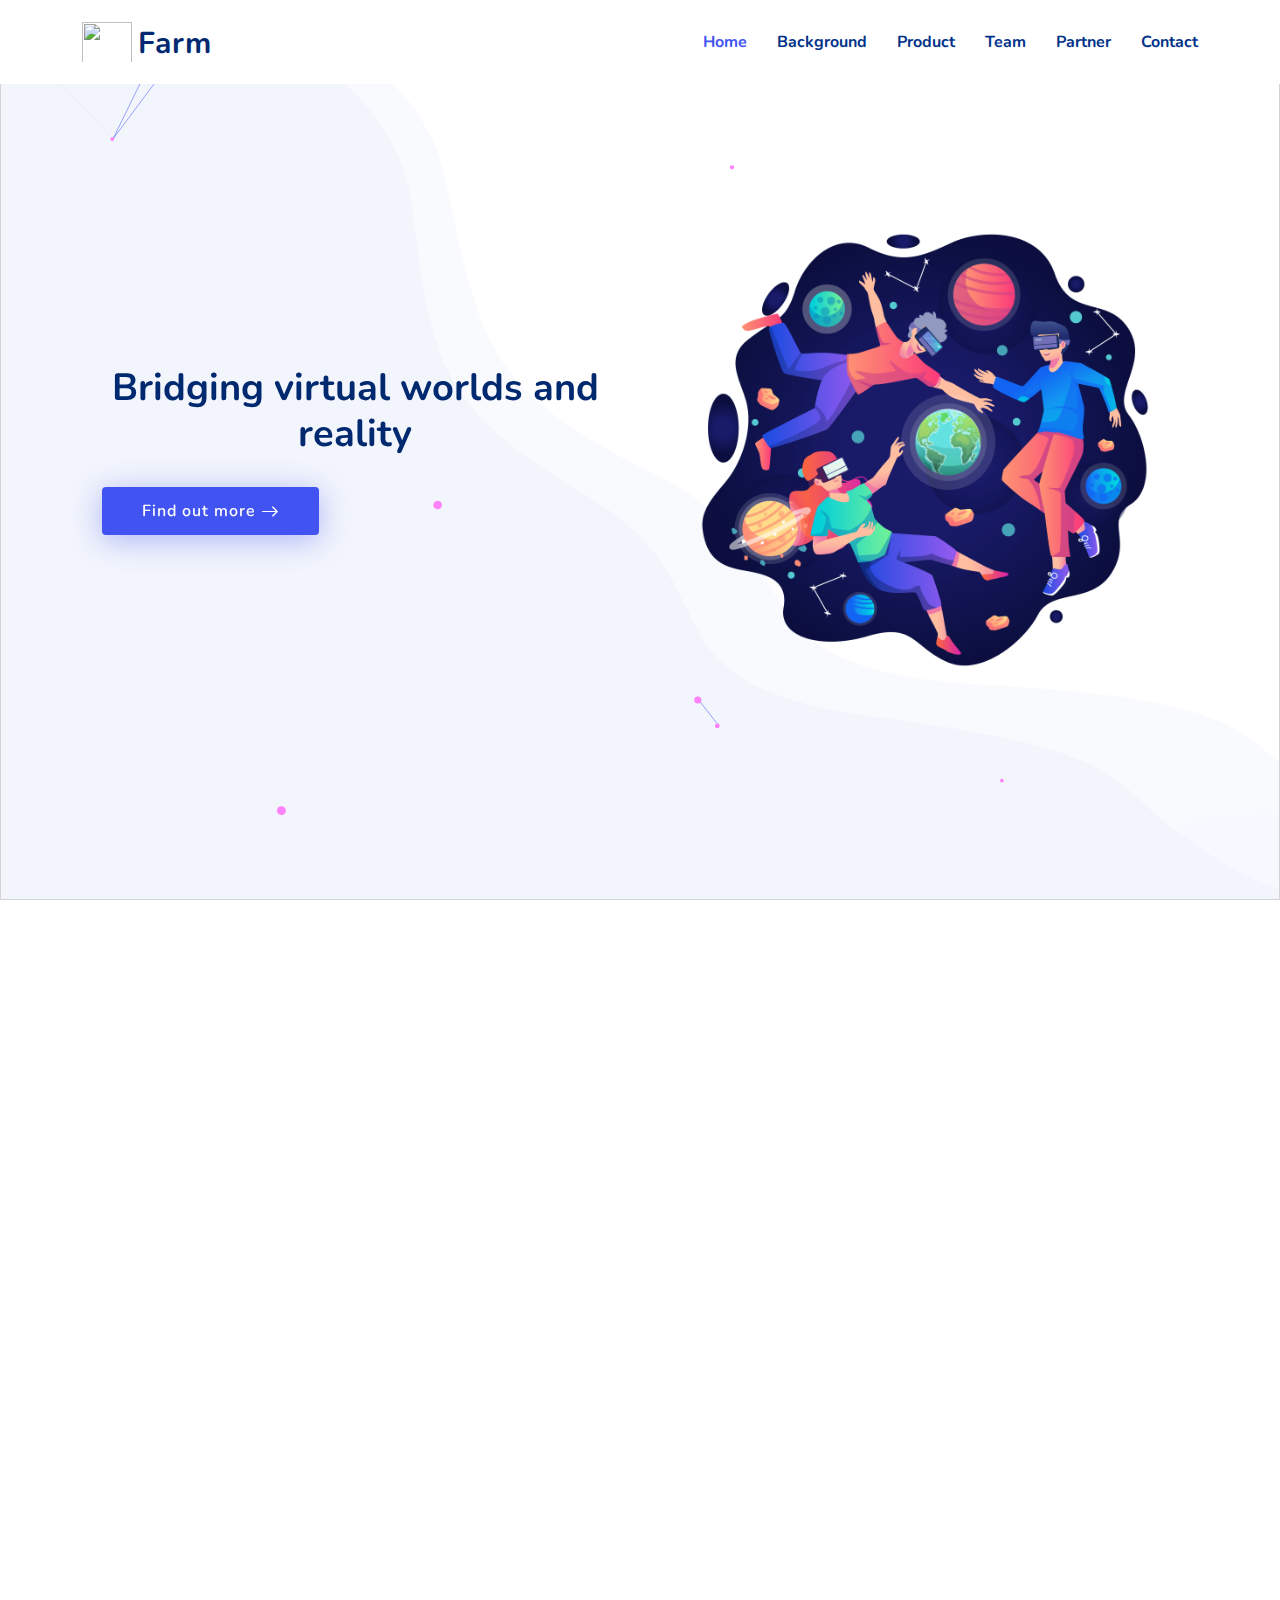
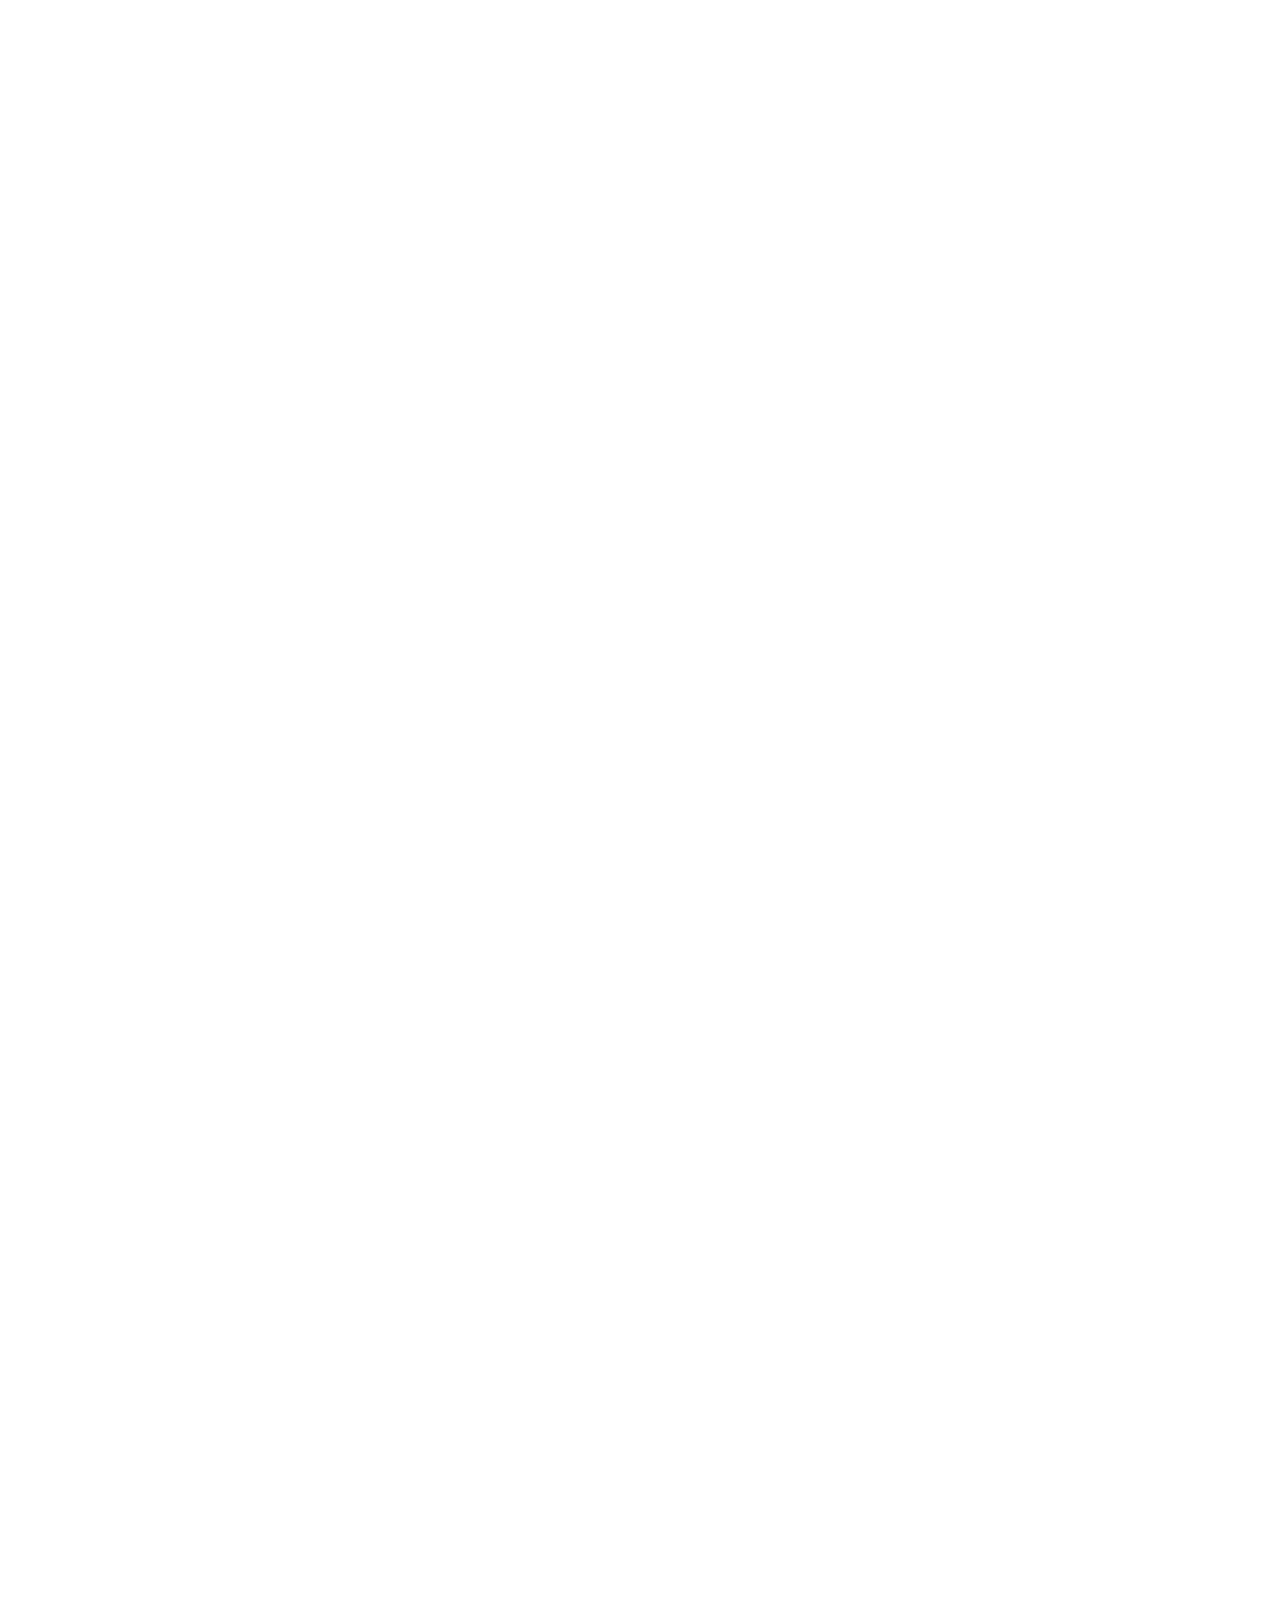
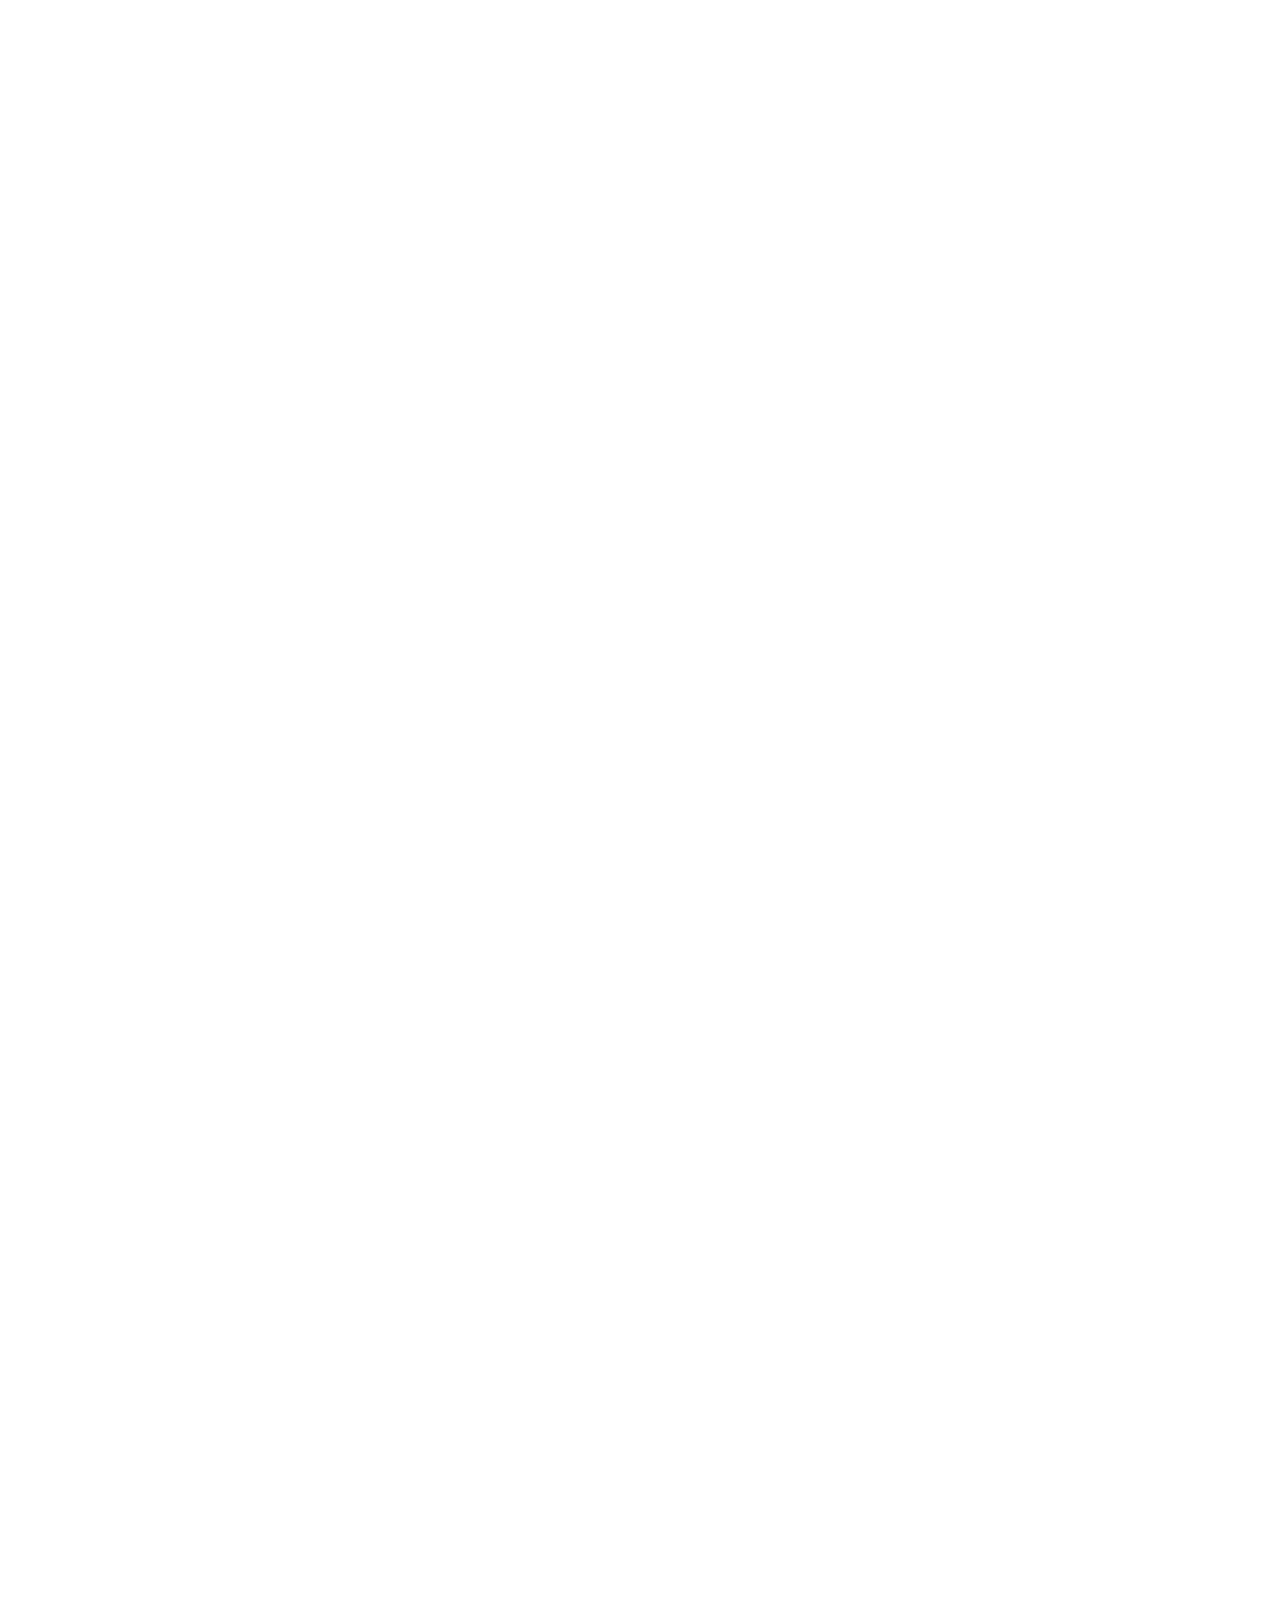
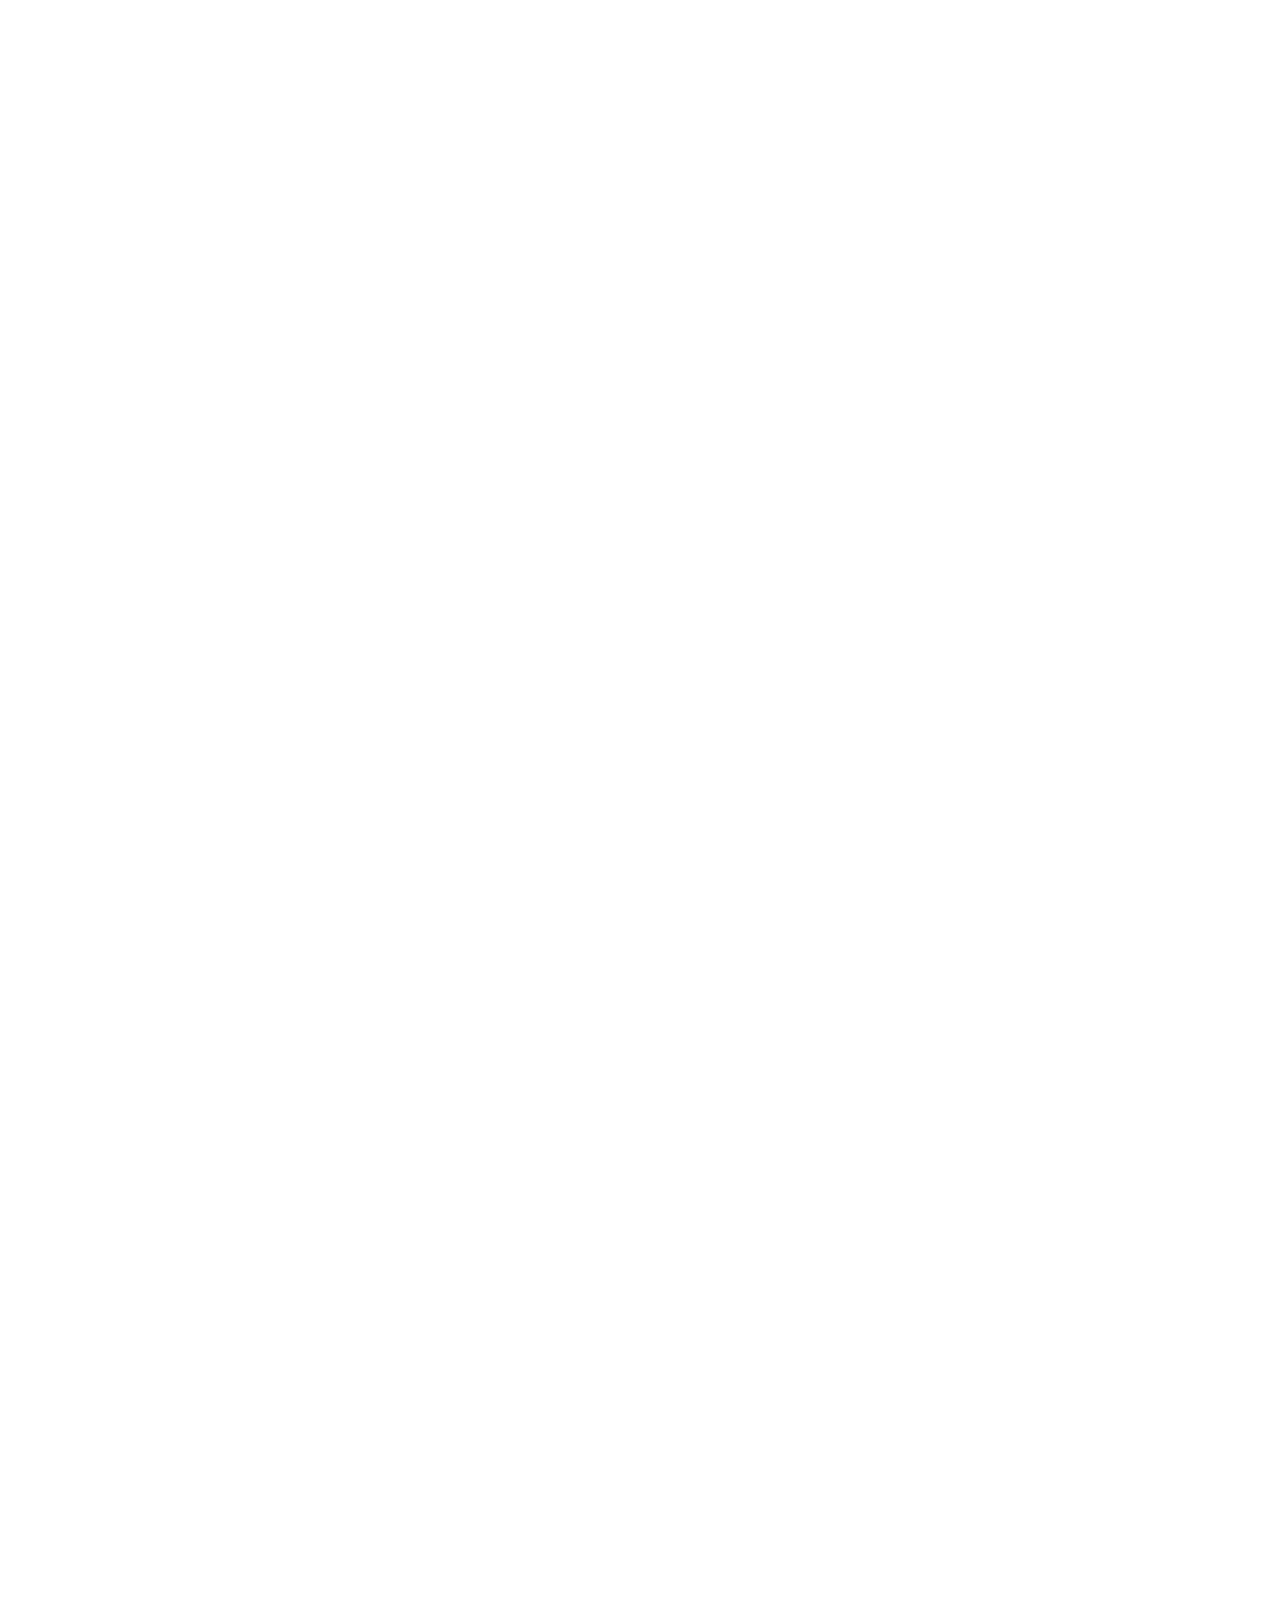
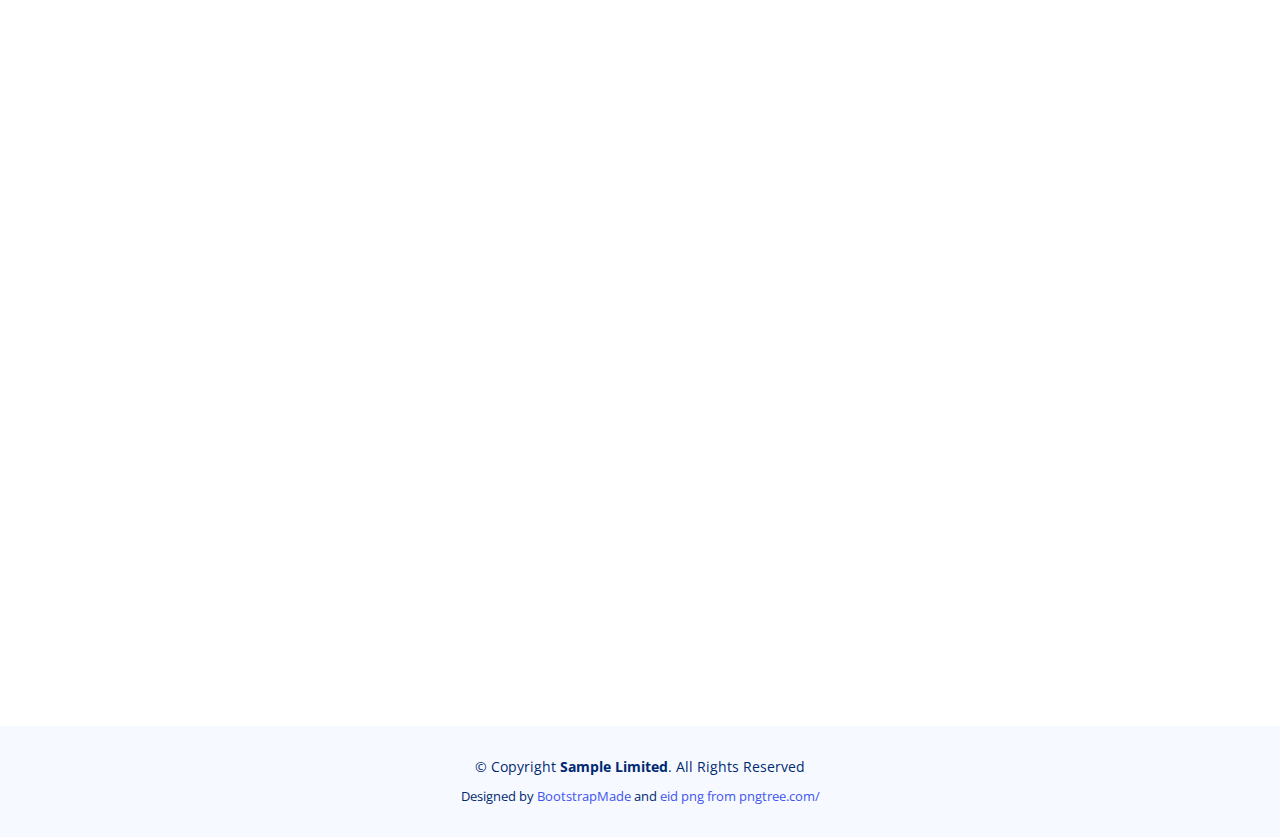
==== index.html @ d6b1b36a "init" ====
<!DOCTYPE html>
<html lang="en">

<head>
  <meta charset="utf-8">
  <meta content="width=device-width, initial-scale=1.0" name="viewport">

  <!-- Favicons -->
  <link href="assets/img/companyLogo.png" rel="icon">
  <link href="assets/img/apple-touch-icon.png" rel="apple-touch-icon">

  <!-- Google Fonts -->
  <link
    href="https://fonts.googleapis.com/css?family=Open+Sans:300,300i,400,400i,600,600i,700,700i|Nunito:300,300i,400,400i,600,600i,700,700i|Poppins:300,300i,400,400i,500,500i,600,600i,700,700i"
    rel="stylesheet">

  <!-- Vendor CSS Files -->
  <link href="assets/vendor/aos/aos.css" rel="stylesheet">
  <link href="assets/vendor/bootstrap/css/bootstrap.min.css" rel="stylesheet">
  <link href="assets/vendor/bootstrap-icons/bootstrap-icons.css" rel="stylesheet">
  <link href="assets/vendor/glightbox/css/glightbox.min.css" rel="stylesheet">
  <link href="assets/vendor/remixicon/remixicon.css" rel="stylesheet">
  <link href="assets/vendor/swiper/swiper-bundle.min.css" rel="stylesheet">

  <!-- Template Main CSS File -->
  <link href="assets/css/style.css" rel="stylesheet">

  <!-- =======================================================
  * Template Name: FlexStart - v1.9.0
  * Template URL: https://bootstrapmade.com/flexstart-bootstrap-startup-template/
  * Author: BootstrapMade.com
  * License: https://bootstrapmade.com/license/
  ======================================================== -->
  <style>
    html,
    body {
      margin: 0;
      text-align: center;
    }

    canvas {
      border: 1px solid rgb(211, 211, 211);
      margin: auto;

      top: 0;
      bottom: 0;
      left: 0;
      right: 0;
    }
  </style>
</head>

<body>
  <canvas data-aos="fade-up">Your browser does not support the HTML5 Canvas API.</canvas>

  <!-- ======= Header ======= -->
  <header id="header" class="header fixed-top">
    <div class="container-fluid container-xl d-flex align-items-center justify-content-between">

      <a href="index.html" class="logo d-flex align-items-center">
        <img width="50" height="70" src="assets/img/.png" alt="">
        <span>Farm</span>
      </a>

      <nav id="navbar" class="navbar">
        <ul>
          <li><a class="nav-link scrollto active" href="#hero">Home</a></li>
          <li><a class="nav-link scrollto" href="#about">Background</a></li>
          <li><a class="nav-link scrollto" href="#product">Product</a></li>
          <li><a class="nav-link scrollto" href="#team">Team</a></li>
          <li><a class="nav-link scrollto" href="#Partner">Partner</a></li>
          <!-- <li><a href="blog.html">Blog</a></li> -->
          <!-- <li class="dropdown"><a href="#"><span>Drop Down</span> <i class="bi bi-chevron-down"></i></a>
            <ul>
              <li><a href="#">Drop Down 1</a></li>
              <li class="dropdown"><a href="#"><span>Deep Drop Down</span> <i class="bi bi-chevron-right"></i></a>
                <ul>
                  <li><a href="#">Deep Drop Down 1</a></li>
                  <li><a href="#">Deep Drop Down 2</a></li>
                  <li><a href="#">Deep Drop Down 3</a></li>
                  <li><a href="#">Deep Drop Down 4</a></li>
                  <li><a href="#">Deep Drop Down 5</a></li>
                </ul>
              </li>
              <li><a href="#">Drop Down 2</a></li>
              <li><a href="#">Drop Down 3</a></li>
              <li><a href="#">Drop Down 4</a></li>
            </ul>
          </li> -->
          <li><a class="nav-link scrollto" href="#contact">Contact</a></li>
          <!-- <li><a class="getstarted scrollto" href="#about">Get Started</a></li> -->
        </ul>
        <i class="bi bi-list mobile-nav-toggle"></i>
      </nav><!-- .navbar -->

    </div>
  </header><!-- End Header -->

  <!-- ======= Hero Section ======= -->

  <section id="hero" class="hero d-flex align-items-center">

    <div class="container">

      <div class="row">

        <div class="col-lg-6 d-flex flex-column justify-content-center">
          <h1 data-aos="fade-up">Bridging virtual worlds and reality</h1>

          <!-- <h2 data-aos="fade-up" data-aos-delay="400">We are team of talented designers making websites with Bootstrap
          </h2> -->
          <div data-aos="fade-up" data-aos-delay="600">
            <div class="text-center text-lg-start">
              <a href="#about"
                class="btn-get-started scrollto d-inline-flex align-items-center justify-content-center align-self-center">
                <span>Find out more</span>
                <i class="bi bi-arrow-right"></i>
              </a>
            </div>
          </div>
        </div>
        <div class="col-lg-6 hero-img" data-aos="zoom-out" data-aos-delay="200">
          <img src="assets/img/hero-img2.png" class="img-fluid"
            alt="<a href='https://pngtree.com/so/a'>a png from pngtree.com/</a>">

        </div>
      </div>
    </div>

  </section><!-- End Hero -->

  <main id="main">
    <!-- ======= About Section ======= -->
    <section id="about" class="about">

      <div class="container" data-aos="fade-up">
        <div class="row gx-0">

          <div class="col-lg-6 d-flex flex-column justify-content-center" data-aos="fade-up" data-aos-delay="200">
            <div class="content">

              <h1>Who We Are</h1>
              <h2>sample text here.
              </h2>
              <p>
                sample text here.
              </p>
              <div class="text-center text-lg-start">
              </div>
            </div>
          </div>

          <div class="col-lg-6 d-flex align-items-center" data-aos="zoom-out" data-aos-delay="200">
            <img src="assets/img/about.jpg" class="img-fluid" alt="">
          </div>

        </div>
      </div>

    </section><!-- End About Section -->
    <!-- ======= Timeline Section ======= -->
    <section id="Timeline" class="about">

      <div class="container" data-aos="fade-up">

          <div class="d-flex flex-column justify-content-center" data-aos="fade-up" data-aos-delay="200">
            <section>
                  <div class="row">
                      <div class="col-md-12">
                          <div class="main-timeline">
                              <div class="timeline">
                                  <div class="timeline-content">
                                      <div class="circle"><span class="homebox">
                                        <img src="https://picsum.photos/164" class="img">
                                       </span></div>
                                      <div class="content">
                                          <span class="year">No.1</span>
                                          <h3 class="title h4">Heading</h3>
                                          <p class="description">
                                              Tristique senectus et netus et malesuada fames. Sit amet consectetur adipiscing elit pellentesque. Felis imperdiet proin fermentum leo vel orci porta non pulvinar. 
                                          </p>
                                          <div class="icon"><span></span></div>
                                      </div>
                                  </div>
                              </div>
                              <div class="timeline">
                                  <div class="timeline-content">
                                      <div class="circle"><span class="homebox"><img src="https://picsum.photos/164" class="img" /></span></div>
                                      <div class="content">
                                          <span class="year">No.2</span>
                                          <h3 class="title h4">Heading</h3>
                                          <p class="description">
                                             Tristique senectus et netus et malesuada fames. Sit amet consectetur adipiscing elit pellentesque. Felis imperdiet proin fermentum leo vel orci porta non pulvinar. Erat nam at lectus urna duis convallis. Eget aliquet nibh praesent tristique magna. Interdum posuere lorem ipsum dolor sit amet. Elementum tempus egestas sed sed risus pretium quam. Metus aliquam eleifend mi in nulla posuere sollicitudin aliquam ultrices.
                                          </p>
                                          <div class="icon"><span></span></div>
                                      </div>
                                  </div>
                              </div>
                              <div class="timeline">
                                  <div class="timeline-content">
                                      <div class="circle"><span class="homebox"><img src="https://picsum.photos/164" class="img"></span></div>
                                      <div class="content">
                                          <span class="year">No.3</span>
                                          <h3 class="title h4">Heading</h3>
                                          <p class="description">
                                              Ornare aenean euismod elementum nisi quis eleifend. Libero id faucibus nisl tincidunt eget nullam non. Suspendisse interdum consectetur libero id faucibus. Adipiscing enim eu turpis egestas pretium. Dignissim convallis aenean et tortor. Dui accumsan sit amet nulla. Duis convallis convallis tellus id interdum.
                                          </p>
                                          <div class="icon"><span></span></div>
                                      </div>
                                  </div>
                              </div>
                              <div class="timeline">
                                  <div class="timeline-content">
                                      <div class="circle"><span class="homebox"><img src="https://picsum.photos/164" class="img"></span></div>
                                      <div class="content">
                                          <span class="year">No.4</span>
                                          <h3 class="title h4">Heading</h3>
                                          <p class="description">
                                              Sed blandit libero volutpat sed cras. Adipiscing elit pellentesque habitant morbi tristique senectus et netus et. Aliquam ultrices sagittis orci a. Ipsum nunc aliquet bibendum enim facilisis. Magna ac placerat vestibulum lectus mauris ultrices eros. Proin sagittis nisl rhoncus mattis rhoncus. Velit aliquet sagittis id consectetur purus ut faucibus pulvinar elementum. Et ultrices neque ornare aenean euismod elementum nisi. Ultricies mi quis hendrerit dolor magna eget est lorem.
                                          </p>
                                          <div class="icon"><span></span></div>
                                      </div>
                                  </div>
                              </div>
                               <div class="timeline">
                                  <div class="timeline-content">
                                      <div class="circle"><span class="homebox"><img src="https://picsum.photos/164" class="img"></span></div>
                                      <div class="content">
                                          <span class="year">No.5</span>
                                          <h3 class="title 4">Heading</h3>
                                          <p class="description">
                                             Enim blandit volutpat maecenas volutpat blandit aliquam etiam. Tellus mauris a diam maecenas sed enim ut. Congue mauris rhoncus aenean vel elit scelerisque mauris pellentesque. Sed sed risus pretium quam vulputate dignissim suspendisse in est.
                                          </p>
                                          <div class="icon"><span></span></div>
                                      </div>
                                  </div>
                              </div>
                              <div class="timeline">
                                  <div class="timeline-content">
                                      <div class="circle"><span class="homebox"><img src="https://picsum.photos/164" class="img"></span></div>
                                      <div class="content">
                                          <span class="year">No.6</span>
                                          <h3 class="title h4">Heading</h3>
                                          <p class="description">
                                              Eu feugiat pretium nibh ipsum consequat. Et molestie ac feugiat sed lectus vestibulum mattis. Sit amet consectetur adipiscing elit duis tristique.  
                                          </p>
                                          <div class="icon"><span></span></div>
                                      </div>
                                  </div>
                              </div>
                              <div class="timeline">
                                  <div class="timeline-content">
                                      <div class="circle"><span class="homebox"><img src="https://picsum.photos/164" class="img"></span></div>
                                      <div class="content">
                                          <span class="year">No.7</span>
                                          <h3 class="title h4">Heading</h3>
                                          <p class="description">
                                             Egestas fringilla phasellus faucibus scelerisque eleifend donec. Vitae justo eget magna fermentum iaculis. Euismod lacinia at quis risus sed vulputate. Congue nisi vitae suscipit tellus mauris a diam.
                                          </p>
                                          <div class="icon"><span></span></div>
                                      </div>
                                  </div>
                              </div>
                              <div class="timeline">
                                  <div class="timeline-content">
                                      <div class="circle"><span class="homebox"><img src="https://picsum.photos/164" class="img"></span></div>
                                      <div class="content">
                                          <span class="year">No.8</span>
                                          <h3 class="title h4">Heading</h3>
                                          <p class="description">    
                                              Eget nunc scelerisque viverra mauris in aliquam. Nibh tortor id aliquet lectus.
                                          </p>
                                          <p class="description">
                                              Semper quis lectus nulla at volutpat diam. Scelerisque purus semper eget duis at tellus at urna condimentum. Nisl suscipit adipiscing bibendum est.
                                          </p>
                                          <p class="description">
                                              Nisi vitae suscipit tellus mauris. Dignissim diam quis enim lobortis scelerisque fermentum dui faucibus. Placerat orci nulla pellentesque dignissim enim sit amet venenatis urna. 
                                          </p>
                                          <div class="icon"><span></span></div>
                                      </div>
                                  </div>
                              </div>
                              <div class="timeline">
                                  <div class="timeline-content">
                                      <div class="circle"><span class="homebox"><img src="https://picsum.photos/164" class="img"></span></div>
                                      <div class="content">
                                          <span class="year">No.9</span>
                                          <h3 class="title h4">Heading</h3>
                                          <p class="description">
                                             Sit amet consectetur adipiscing elit ut. Dolor morbi non arcu risus quis varius quam quisque. Quis ipsum suspendisse ultrices gravida dictum fusce ut placerat orci. </p>
                                          <p class="description">
                                             Elementum sagittis vitae et leo. Risus pretium quam vulputate dignissim suspendisse in est ante in. 
                                          </p>
                                          <div class="icon"><span></span></div>
                                      </div>
                                  </div>
                              </div>
                              <div class="timeline">
                                  <div class="timeline-content">
                                      <div class="circle"><span class="homebox"><img src="https://picsum.photos/164" class="img"></span></div>
                                      <div class="content">
                                          <span class="year">No.10</span>
                                          <h3 class="title h4">Heading</h3>
                                          
                                          <p class="description">
                                              Tellus in hac habitasse platea. Commodo nulla facilisi nullam vehicula ipsum a. Quis commodo odio aenean sed adipiscing. Ipsum consequat nisl vel pretium lectus. Dolor morbi non arcu risus quis varius. Mi bibendum neque egestas congue quisque egestas diam in.</p>
                                          <p class="description">
                                              Id eu nisl nunc mi ipsum faucibus vitae aliquet. Placerat orci nulla pellentesque dignissim enim.</p>
                                          
                                          <div class="icon"><span></span></div>
                                      </div>
                                  </div>
                              </div>
                          </div>
                      </div>
                  </div>
              </section>
          </div>
      </div>

    </section><!-- End Timeline Section -->
    









    <!-- ======= Portfolio Section ======= -->
    <section id="product" class="portfolio">

      <div class="container" data-aos="fade-up">

        <header class="section-header">
          <!-- <h2>Product</h2> -->
          <p>Check our latest works</p>
        </header>

        <div class="row" data-aos="fade-up" data-aos-delay="100">
          <div class="col-lg-12 d-flex justify-content-center">
            <ul id="portfolio-flters">
              <li data-filter="*" class="filter-active">All</li>
              <!-- <li data-filter=".filter-app">App</li>
              <li data-filter=".filter-card">Card</li>
              <li data-filter=".filter-web">Web</li> -->
            </ul>
          </div>
        </div>

        <div class="row gy-4 portfolio-container" data-aos="fade-up" data-aos-delay="200">

          <div class="col-lg-4 col-md-6 portfolio-item filter-app">
            <div class="portfolio-wrap">
              <img src="assets/img/portfolio/portfolio-1.png" class="img-fluid" alt="">
              <div class="portfolio-info">
                <h4>Viwe</h4>
                <p>Click the button below to learn more!</p>
                <div class="portfolio-links">
                  <a href="assets/img/portfolio/portfolio-1.png" data-gallery="portfolioGallery"
                    class="portfokio-lightbox" title="Viwe combined the idea of virtual and we. In order to break the physical ability, boundary of
                    location, restraint from public health situation, Viwe serves as a virtual social platform for
                    people who are fans of existing idols or virtual idols, who share similar interests to create
                    virtual clubs and events. Viwe also utilize AI technologies to provide more fun interactions
                    than traditional social platforms."><i class="bi bi-plus"></i></a>
                  <!-- <a href="portfolio-details.html" title="More Details"><i class="bi bi-link"></i></a> -->
                </div>
              </div>
            </div>
          </div>

          <div class="col-lg-4 col-md-6 portfolio-item filter-web">
            <div class="portfolio-wrap">
              <img src="assets/img/portfolio/virtualTour.png" class="img-fluid"
                alt="<a href='https://pngtree.com/so/a'>a png from pngtree.com/</a>">
              <div class="portfolio-info">
                <h4>Historical Virtual Tour</h4>
                <p>Click the button below to learn more!</p>
                <div class="portfolio-links">
                  <a href="assets/img/portfolio/virtualTour.png" data-gallery="portfolioGallery"
                    class="portfokio-lightbox" title="There are a lot of historical buildings in Hong Kong, however, due to different reasons, some
                    of them are unreachable to the public. Our company is collaborating with existing historical
                    projects to develop a solution to provide virtual tour for these historical buildings to make
                    these valuable assets of Hong Kong accessible to everyone in the world."><i
                      class="bi bi-plus"></i></a>
                  <!-- <a href="portfolio-details.html" title="More Details"><i class="bi bi-link"></i></a> -->
                </div>
              </div>
            </div>
          </div>

          <!-- <div class="col-lg-4 col-md-6 portfolio-item filter-app">
            <div class="portfolio-wrap">
              <img src="assets/img/portfolio/portfolio-3.jpg" class="img-fluid" alt="">
              <div class="portfolio-info">
                <h4>App 2</h4>
                <p>App</p>
                <div class="portfolio-links">
                  <a href="assets/img/portfolio/portfolio-3.jpg" data-gallery="portfolioGallery"
                    class="portfokio-lightbox" title="App 2"><i class="bi bi-plus"></i></a>
                  <a href="portfolio-details.html" title="More Details"><i class="bi bi-link"></i></a>
                </div>
              </div>
            </div>
          </div>

          <div class="col-lg-4 col-md-6 portfolio-item filter-card">
            <div class="portfolio-wrap">
              <img src="assets/img/portfolio/portfolio-4.jpg" class="img-fluid" alt="">
              <div class="portfolio-info">
                <h4>Card 2</h4>
                <p>Card</p>
                <div class="portfolio-links">
                  <a href="assets/img/portfolio/portfolio-4.jpg" data-gallery="portfolioGallery"
                    class="portfokio-lightbox" title="Card 2"><i class="bi bi-plus"></i></a>
                  <a href="portfolio-details.html" title="More Details"><i class="bi bi-link"></i></a>
                </div>
              </div>
            </div>
          </div>

          <div class="col-lg-4 col-md-6 portfolio-item filter-web">
            <div class="portfolio-wrap">
              <img src="assets/img/portfolio/portfolio-5.jpg" class="img-fluid" alt="">
              <div class="portfolio-info">
                <h4>Web 2</h4>
                <p>Web</p>
                <div class="portfolio-links">
                  <a href="assets/img/portfolio/portfolio-5.jpg" data-gallery="portfolioGallery"
                    class="portfokio-lightbox" title="Web 2"><i class="bi bi-plus"></i></a>
                  <a href="portfolio-details.html" title="More Details"><i class="bi bi-link"></i></a>
                </div>
              </div>
            </div>
          </div>

          <div class="col-lg-4 col-md-6 portfolio-item filter-app">
            <div class="portfolio-wrap">
              <img src="assets/img/portfolio/portfolio-6.jpg" class="img-fluid" alt="">
              <div class="portfolio-info">
                <h4>App 3</h4>
                <p>App</p>
                <div class="portfolio-links">
                  <a href="assets/img/portfolio/portfolio-6.jpg" data-gallery="portfolioGallery"
                    class="portfokio-lightbox" title="App 3"><i class="bi bi-plus"></i></a>
                  <a href="portfolio-details.html" title="More Details"><i class="bi bi-link"></i></a>
                </div>
              </div>
            </div>
          </div>

          <div class="col-lg-4 col-md-6 portfolio-item filter-card">
            <div class="portfolio-wrap">
              <img src="assets/img/portfolio/portfolio-7.jpg" class="img-fluid" alt="">
              <div class="portfolio-info">
                <h4>Card 1</h4>
                <p>Card</p>
                <div class="portfolio-links">
                  <a href="assets/img/portfolio/portfolio-7.jpg" data-gallery="portfolioGallery"
                    class="portfokio-lightbox" title="Card 1"><i class="bi bi-plus"></i></a>
                  <a href="portfolio-details.html" title="More Details"><i class="bi bi-link"></i></a>
                </div>
              </div>
            </div>
          </div>

          <div class="col-lg-4 col-md-6 portfolio-item filter-card">
            <div class="portfolio-wrap">
              <img src="assets/img/portfolio/portfolio-8.jpg" class="img-fluid" alt="">
              <div class="portfolio-info">
                <h4>Card 3</h4>
                <p>Card</p>
                <div class="portfolio-links">
                  <a href="assets/img/portfolio/portfolio-8.jpg" data-gallery="portfolioGallery"
                    class="portfokio-lightbox" title="Card 3"><i class="bi bi-plus"></i></a>
                  <a href="portfolio-details.html" title="More Details"><i class="bi bi-link"></i></a>
                </div>
              </div>
            </div>
          </div> -->

          <!-- <div class="col-lg-4 col-md-6 portfolio-item filter-web">
            <div class="portfolio-wrap">
              <img src="assets/img/portfolio/portfolio-9.jpg" class="img-fluid" alt="">
              <div class="portfolio-info">
                <h4>Web 3</h4>
                <p>Web</p>
                <div class="portfolio-links">
                  <a href="assets/img/portfolio/portfolio-9.jpg" data-gallery="portfolioGallery"
                    class="portfokio-lightbox" title="Web 3"><i class="bi bi-plus"></i></a>
                  <a href="portfolio-details.html" title="More Details"><i class="bi bi-link"></i></a>
                </div>
              </div>
            </div>
          </div> -->

        </div>

      </div>

    </section><!-- End Portfolio Section -->



    <!-- ======= Team Section ======= -->
    <section id="team" class="team">

      <div class="container" data-aos="fade-up">

        <header class="section-header">
          <!-- <h2>Team</h2> -->
          <p>Our hard working team</p>
        </header>

        <div class="row gy-5">

          <div class="col-sm" data-aos="fade-up" data-aos-delay="100">
            <div class="member">
              <div class="member-img">
                <img src="assets/img/team/female.svg" class="img-fluid" alt="">
                <div class="social">
                  <!-- <a href=""><i class="bi bi-twitter"></i></a>
                  <a href=""><i class="bi bi-facebook"></i></a>
                  <a href=""><i class="bi bi-instagram"></i></a>
                  <a href=""><i class="bi bi-linkedin"></i></a> -->
                </div>
              </div>
              <div class="member-info">
                <h4>Aria Yang</h4>
                <span>sample</span>
                <!-- <p>description template.</p> -->
              </div>
            </div>
          </div>


          <div class="col-sm" data-aos="fade-up" data-aos-delay="100">
            <div class="member">
              <div class="member-img">
                <img src="assets/img/team/male.svg" class="img-fluid" alt="">
                <div class="social">
                  <!-- <a href=""><i class="bi bi-twitter"></i></a>
                  <a href=""><i class="bi bi-facebook"></i></a>
                  <a href=""><i class="bi bi-instagram"></i></a>
                  <a href=""><i class="bi bi-linkedin"></i></a> -->
                </div>
              </div>
              <div class="member-info">
                <h4>Richar Li</h4>
                <span>sample</span>
                <!-- <p>description template.</p> -->
              </div>
            </div>
          </div>
          <div class="col-sm" data-aos="fade-up" data-aos-delay="200">
            <div class="member">
              <div class="member-img">
                <img src="assets/img/team/female.svg" class="img-fluid" alt="">
                <div class="social">
                  <!-- <a href=""><i class="bi bi-twitter"></i></a>
                  <a href=""><i class="bi bi-facebook"></i></a>
                  <a href=""><i class="bi bi-instagram"></i></a>
                  <a href=""><i class="bi bi-linkedin"></i></a> -->
                </div>
              </div>
              <div class="member-info">
                <h4>Annette Vong</h4>
                <span>sample</span>
                <!-- <p>description template.</p> -->
              </div>
            </div>
          </div>

          <!-- <div class="col-lg-3 col-md-6 d-flex align-items-stretch" data-aos="fade-up" data-aos-delay="300">
            <div class="member">
              <div class="member-img">
                <img src="assets/img/team/male.png" class="img-fluid" alt="">
                <div class="social">
                  <a href=""><i class="bi bi-twitter"></i></a>
                  <a href=""><i class="bi bi-facebook"></i></a>
                  <a href=""><i class="bi bi-instagram"></i></a>
                  <a href=""><i class="bi bi-linkedin"></i></a>
                </div>
              </div>
              <div class="member-info">
                <h4>Pong Leung</h4>
                <span>Developer</span>
                <p>description template.</p>
              </div>
            </div>
          </div> -->

          <div class="col-sm" data-aos="fade-up" data-aos-delay="300">
            <div class="member">
              <div class="member-img">
                <img src="assets/img/team/female.svg" class="img-fluid" alt="">
                <div class="social">
                  <!-- <a href=""><i class="bi bi-twitter"></i></a>
                  <a href=""><i class="bi bi-facebook"></i></a>
                  <a href=""><i class="bi bi-instagram"></i></a>
                  <a href=""><i class="bi bi-linkedin"></i></a> -->
                </div>
              </div>
              <div class="member-info">
                <h4>Kaweng Lo</h4>
                <span>sample</span>
                <!-- <p>description template.</p> -->
              </div>
            </div>
          </div>
          <div class="col-sm" data-aos="fade-up" data-aos-delay="200">
            <div class="member">
              <div class="member-img">
                <img src="assets/img/team/male.svg" class="img-fluid" alt="">
                <div class="social">
                  <!-- <a href=""><i class="bi bi-twitter"></i></a>
                  <a href=""><i class="bi bi-facebook"></i></a>
                  <a href=""><i class="bi bi-instagram"></i></a>
                  <a href=""><i class="bi bi-linkedin"></i></a> -->
                </div>
              </div>
              <div class="member-info">
                <h4>Han Xiao</h4>
                <span>sample</span>
                <!-- <p>description template.</p> -->
              </div>
            </div>
          </div>

          <!-- <div class="col-lg-3 col-md-6 d-flex align-items-stretch" data-aos="fade-up" data-aos-delay="300">
            <div class="member">
              <div class="member-img">
                <img src="assets/img/team/male.png" class="img-fluid" alt="">
                <div class="social">
                  <a href=""><i class="bi bi-twitter"></i></a>
                  <a href=""><i class="bi bi-facebook"></i></a>
                  <a href=""><i class="bi bi-instagram"></i></a>
                  <a href=""><i class="bi bi-linkedin"></i></a>
                </div>
              </div>
              <div class="member-info">
                <h4>Pong Leung</h4>
                <span>Developer</span>
                <p>description template.</p>
              </div>
            </div>
          </div> -->

          <div class="col-sm" data-aos="fade-up" data-aos-delay="300">
            <div class="member">
              <div class="member-img">
                <img src="assets/img/team/male.svg" class="img-fluid" alt="">
                <div class="social">
                  <!-- <a href=""><i class="bi bi-twitter"></i></a>
                  <a href=""><i class="bi bi-facebook"></i></a>
                  <a href=""><i class="bi bi-instagram"></i></a>
                  <a href=""><i class="bi bi-linkedin"></i></a> -->
                </div>
              </div>
              <div class="member-info">
                <h4>Jack Lee</h4>
                <span>sample</span>
                <!-- <p>description template.</p> -->
              </div>
            </div>
          </div>



        </div>

      </div>

    </section><!-- End Team Section -->

    <!-- ======= Clients Section ======= -->
    <!-- <section id="Partner" class="clients">

      <div class="container" data-aos="fade-up">

        <header class="section-header">
          <h2>Our Partners</h2>

        </header>

        <!-- <div class="clients-slider swiper"> -->
    <!-- <div class="swiper-wrapper align-items-center"> -->

    <!-- <div class="swiper-slide"><img src="assets/img/logo_Hkstp.jpg" width="200" height="200" class="img-fluid" alt="">
    </div>
    <div class="swiper-slide"><img src="assets/img/Logo_Tech300.png" width="200" height="200" class="img  -fluid"
        alt=""></div>

    <!-- </div> -->
    <!-- <div class="swiper-pagination"></div> -->
    <!-- </div> -->
    <!-- </div>
    <div class="container" data-aos="fade-up">

      <header class="section-header">
        <h2>Our Values</h2>
        <p>Odit est perspiciatis laborum et dicta</p>
      </header>

      <div class="row">

        <div class="col-lg-4" data-aos="fade-up" data-aos-delay="200">
          <div class="swiper-slide"><img src="assets/img/logo_Hkstp.jpg" width="200" height="200" alt=""></div>
        </div>

        <div class="col-lg-4 mt-4 mt-lg-0" data-aos="fade-up" data-aos-delay="400">
          <div><img src="assets/img/logo_Hkstp.jpg" width="200" height="200" alt=""></div>
        </div>



      </div>

    </div>  -->

    <!-- </section>End Clients Section -->
    <!-- ======= Values Section ======= -->
    <section id="Partner" class="values">

      <div class="container" data-aos="fade-up">

        <header class="section-header">
          <p>Our Partners</p>

        </header>

        <div class="row">
          <div class="col-lg-4" data-aos="fade-up" data-aos-delay="400">
            <div class="box">
              <img src="assets/img/logo_Hkstp.jpg" class="img-fluid" alt="">

            </div>
          </div>


          <div class="col-lg-4 mt-4 mt-lg-0" data-aos="fade-up" data-aos-delay="400">
            <div class="box">
              <img src="assets/img/Logo_Tech300.png" class="img-fluid" alt="">

            </div>
          </div>



        </div>

      </div>

    </section><!-- End Values Section -->


    <!-- ======= Contact Section ======= -->
    <section id="contact" class="contact">

      <div class="container" data-aos="fade-up">

        <header class="section-header">
          <h2>Contact</h2>
          <p>Contact Us</p>

        </header>

        <div class="container">

          <!-- <div class="col-lg-6">

            <div class="row gy-4">
              <div class="col-md-6">
                <div class="info-box">
                  <i class="bi bi-geo-alt"></i>
                  <h3>Address</h3>
                  <p>A108 Adam Street,<br>New York, NY 535022</p>
                </div>
              </div>
              <div class="col-md-6">
                <div class="info-box">
                  <i class="bi bi-telephone"></i>
                  <h3>Call Us</h3>
                  <p>+1 5589 55488 55<br>+1 6678 254445 41</p>
                </div>
              </div>
              <div class="col-md-6">
                <div class="info-box">
                  <i class="bi bi-envelope"></i>
                  <h3>Email Us</h3>
                  <p>info@example.com<br>contact@example.com</p>
                </div>
              </div>
              <div class="col-md-6">
                <div class="info-box">
                  <i class="bi bi-clock"></i>
                  <h3>Open Hours</h3>
                  <p>Monday - Friday<br>9:00AM - 05:00PM</p>
                </div>
              </div>
            </div>

          </div> -->
          <center>
            <div class="col-lg-6">
              <!-- <form action="forms/contact.php" method="post" class="php-email-form"></form> -->
              <form action="https://formsubmit.co/enquiry@viviy.co" method="POST" class="php-email-form">
                <div class="row gy-4">

                  <div class="col-md-6">
                    <input type="hidden" name="_captcha" value="false">
                    <input type="text" name="name" class="form-control" placeholder="Your Name" required>
                  </div>

                  <div class="col-md-6 ">
                    <input type="email" class="form-control" name="email" placeholder="Your Email" required>
                  </div>

                  <div class="col-md-12">
                    <input type="text" class="form-control" name="_subject" placeholder="Subject" required>
                  </div>

                  <div class="col-md-12">
                    <textarea class="form-control" name="message" rows="6" placeholder="Message" required></textarea>
                  </div>

                  <div class="col-md-12 text-center">
                    <div class="loading">Loading</div>
                    <!-- <div class="error-message"></div> -->
                    <div class="sent-message">Your message has been sent. Thank you!</div>

                    <button type="submit">Send Message</button>
                  </div>

                </div>
              </form>

            </div>
          </center>


        </div>

      </div>

    </section><!-- End Contact Section -->

  </main><!-- End #main -->

  <!-- ======= Footer ======= -->
  <footer id="footer" class="footer">

    <!-- <div class="footer-newsletter">
      <div class="container">
        <div class="row justify-content-center">
          <div class="col-lg-12 text-center">
            <h4>Our Newsletter</h4>
            <p>Tamen quem nulla quae legam multos aute sint culpa legam noster magna</p>
          </div>
          <div class="col-lg-6">
            <form action="" method="post">
              <input type="email" name="email"><input type="submit" value="Subscribe">
            </form>
          </div>
        </div>
      </div>
    </div> -->

    <!-- <div class="footer-top">
      <div class="container">
        <div class="row gy-4">
          <div class="col-lg-5 col-md-12 footer-info">
            <a href="index.html" class="logo d-flex align-items-center">
              <img src="assets/img/companyLogo.png" alt="">
              <span>Viviy</span>
            </a>
            <p>Cras fermentum odio eu feugiat lide par naso tierra. Justo eget nada terra videa magna derita valies
              darta donna mare fermentum iaculis eu non diam phasellus.</p>
            <div class="social-links mt-3">
              <a href="#" class="twitter"><i class="bi bi-twitter"></i></a>
              <a href="#" class="facebook"><i class="bi bi-facebook"></i></a>
              <a href="#" class="instagram"><i class="bi bi-instagram"></i></a>
              <a href="#" class="linkedin"><i class="bi bi-linkedin"></i></a>
            </div>
          </div>

          <div class="col-lg-2 col-6 footer-links">
            <h4>Useful Links</h4>
            <ul>
              <li><i class="bi bi-chevron-right"></i> <a href="#">Home</a></li>
              <li><i class="bi bi-chevron-right"></i> <a href="#">About us</a></li>
              <li><i class="bi bi-chevron-right"></i> <a href="#">Services</a></li>
              <li><i class="bi bi-chevron-right"></i> <a href="#">Terms of service</a></li>
              <li><i class="bi bi-chevron-right"></i> <a href="#">Privacy policy</a></li>
            </ul>
          </div>

          <div class="col-lg-2 col-6 footer-links">
            <h4>Our Services</h4>
            <ul>
              <li><i class="bi bi-chevron-right"></i> <a href="#">Web Design</a></li>
              <li><i class="bi bi-chevron-right"></i> <a href="#">Web Development</a></li>
              <li><i class="bi bi-chevron-right"></i> <a href="#">Product Management</a></li>
              <li><i class="bi bi-chevron-right"></i> <a href="#">Marketing</a></li>
              <li><i class="bi bi-chevron-right"></i> <a href="#">Graphic Design</a></li>
            </ul>
          </div>

          <div class="col-lg-3 col-md-12 footer-contact text-center text-md-start">
            <h4>Contact Us</h4>
            <p>
              A108 Adam Street <br>
              New York, NY 535022<br>
              United States <br><br>
              <strong>Phone:</strong> +1 5589 55488 55<br>
              <strong>Email:</strong> info@example.com<br>
            </p>

          </div>

        </div>
      </div>
    </div> -->

    <div class="container">
      <div class="copyright">
        &copy; Copyright <strong><span>Sample Limited</span></strong>. All Rights Reserved
      </div>
      <div class="credits">
        <!-- All the links in the footer should remain intact. -->
        <!-- You can delete the links only if you purchased the pro version. -->
        <!-- Licensing information: https://bootstrapmade.com/license/ -->
        <!-- Purchase the pro version with working PHP/AJAX contact form: https://bootstrapmade.com/flexstart-bootstrap-startup-template/ -->
        Designed by <a href="https://bootstrapmade.com/">BootstrapMade</a> and
        <a href='https://pngtree.com/so/eid'>eid png from pngtree.com/</a>
      </div>
    </div>
  </footer><!-- End Footer -->

  <a href="#" class="back-to-top d-flex align-items-center justify-content-center"><i
      class="bi bi-arrow-up-short"></i></a>

  <!-- Vendor JS Files -->
  <script src="assets/vendor/purecounter/purecounter.js"></script>
  <script src="assets/vendor/aos/aos.js"></script>
  <script src="assets/vendor/bootstrap/js/bootstrap.bundle.min.js"></script>
  <script src="assets/vendor/glightbox/js/glightbox.min.js"></script>
  <script src="assets/vendor/isotope-layout/isotope.pkgd.min.js"></script>
  <script src="assets/vendor/swiper/swiper-bundle.min.js"></script>
  <script src="assets/vendor/php-email-form/validate.js"></script>

  <!-- Template Main JS File -->
  <script src="assets/js/main.js"></script>

</body>
<script src="main.js"></script>
<script>
  document.addEventListener('DOMContentLoaded', (event) => {
    canvasInit();
  });
</script>

</html>
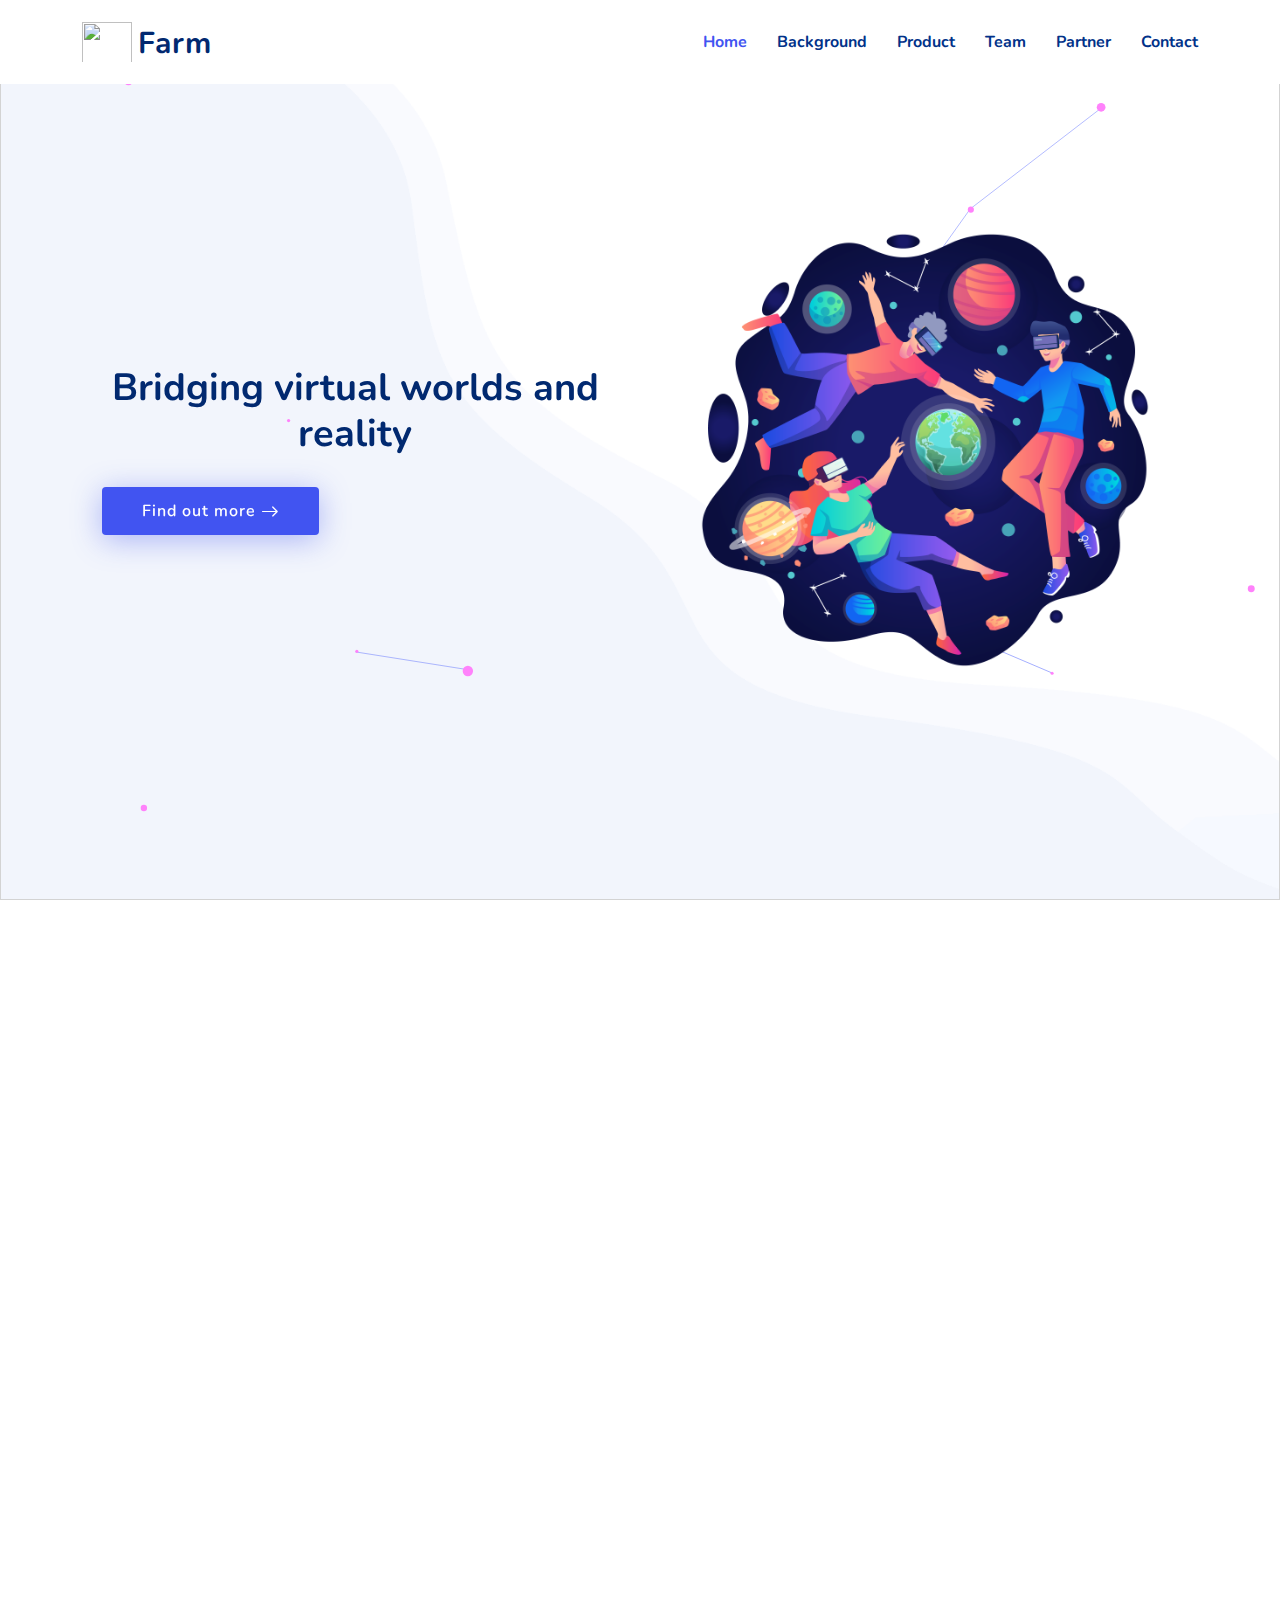
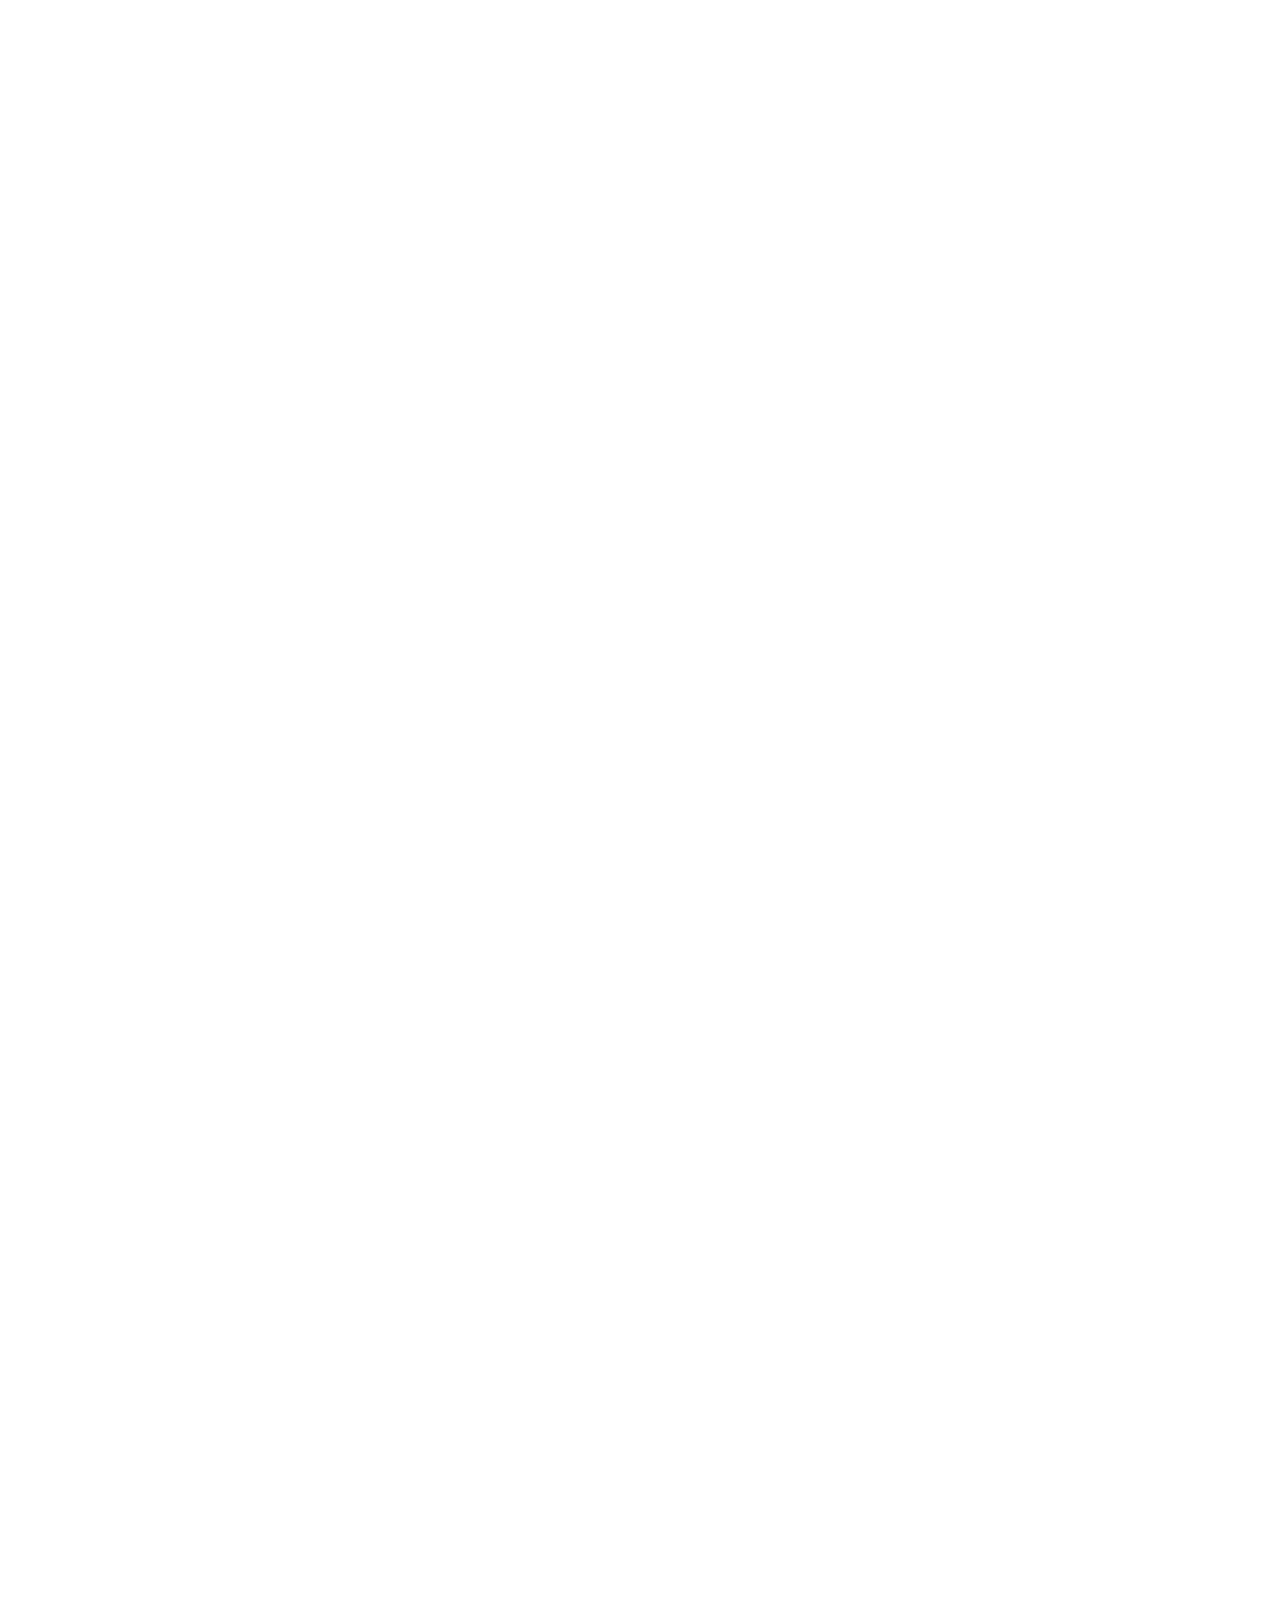
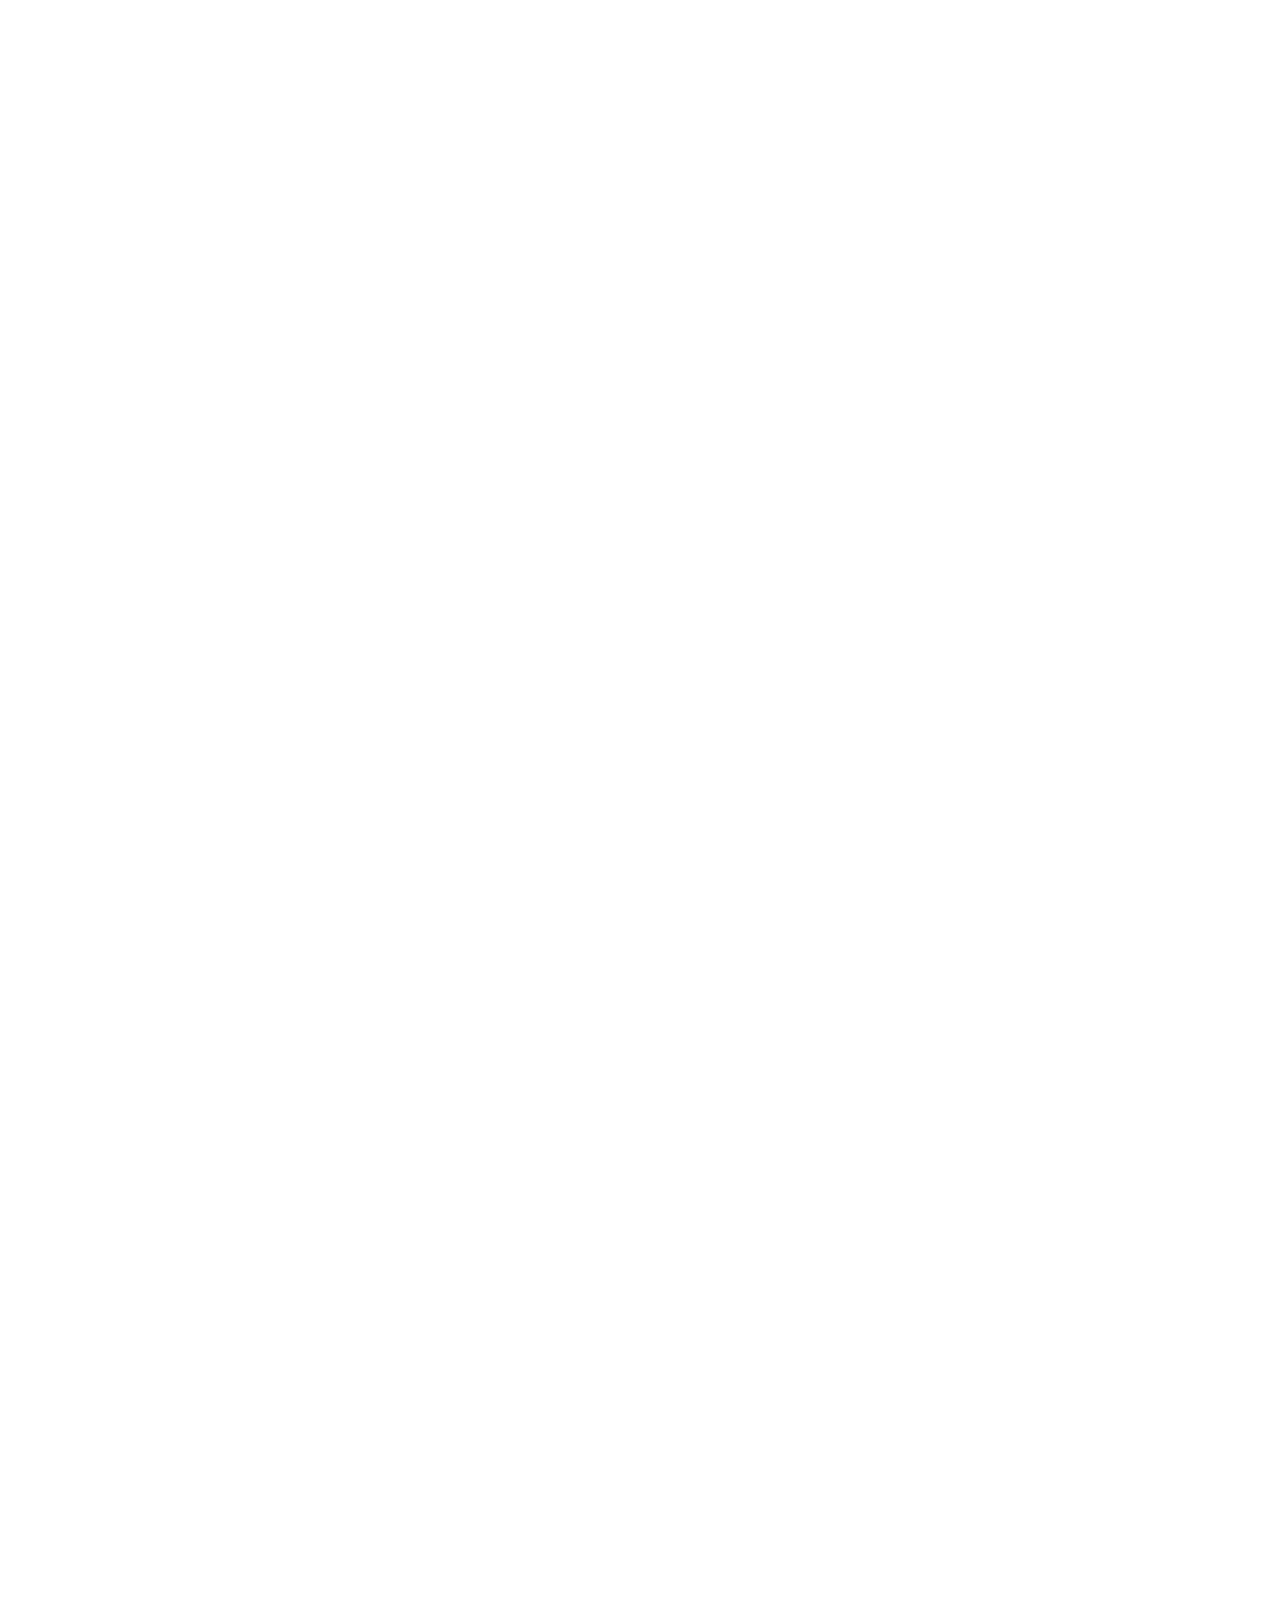
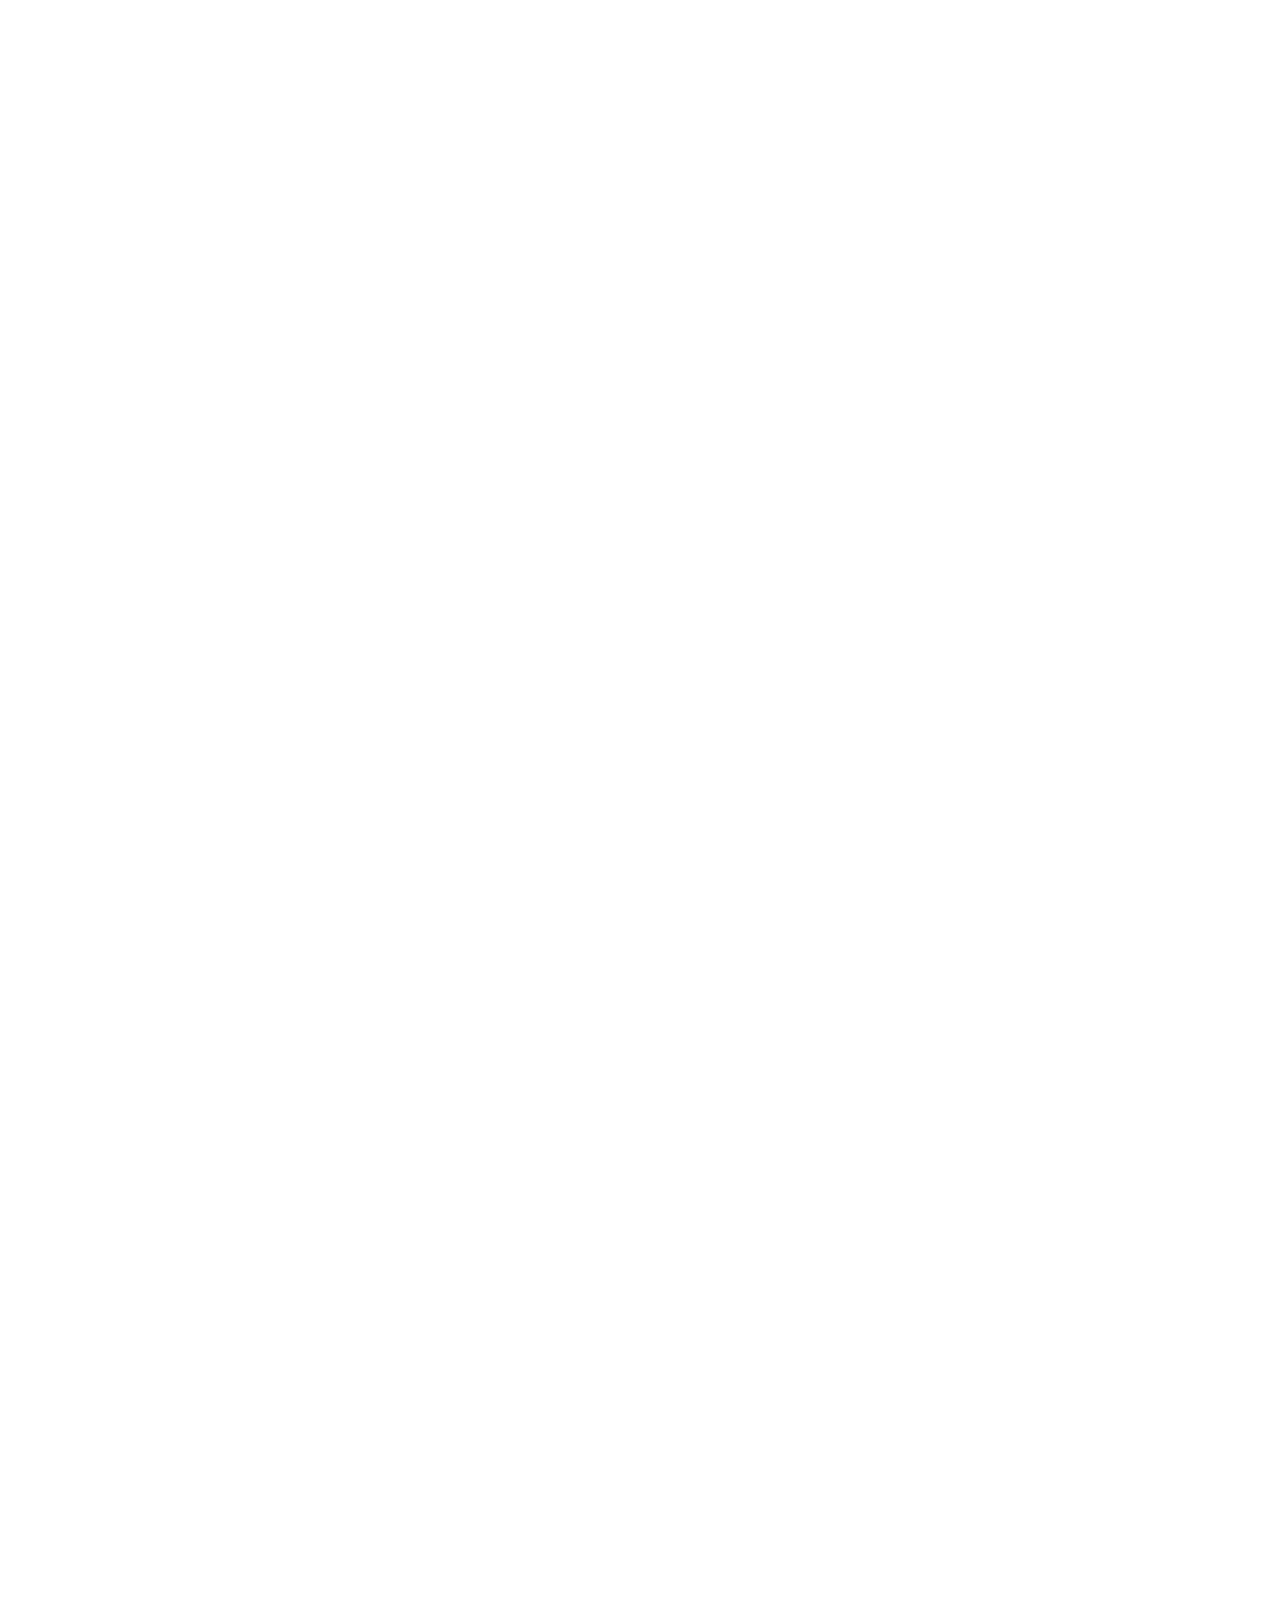
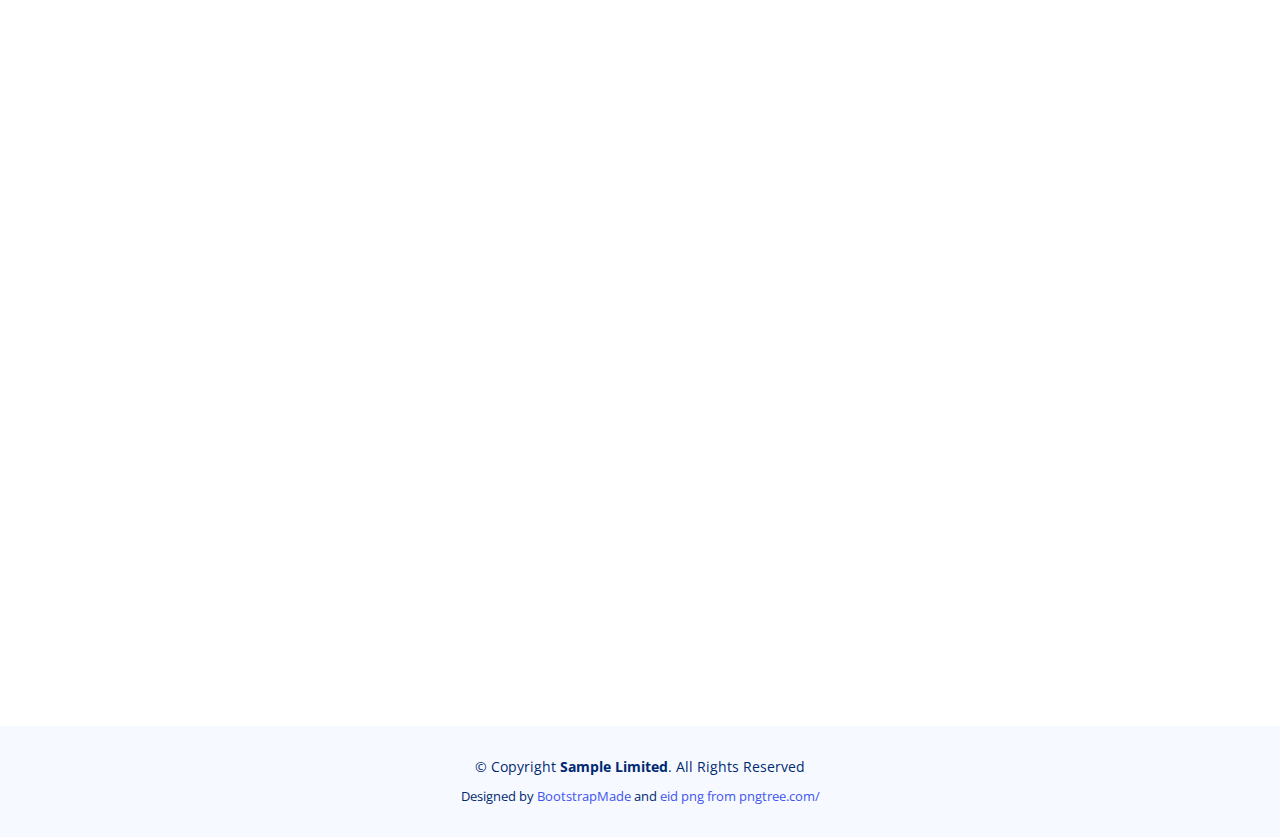
==== commit 30794327: "Update index.html" ====
--- a/index.html
+++ b/index.html
@@ -51,7 +51,7 @@
 </head>
 
 <body>
-  <canvas data-aos="fade-up">Your browser does not support the HTML5 Canvas API.</canvas>
+  <canvas data-aos="fade-up">Your  browser does not support the HTML5 Canvas API.</canvas>
 
   <!-- ======= Header ======= -->
   <header id="header" class="header fixed-top">
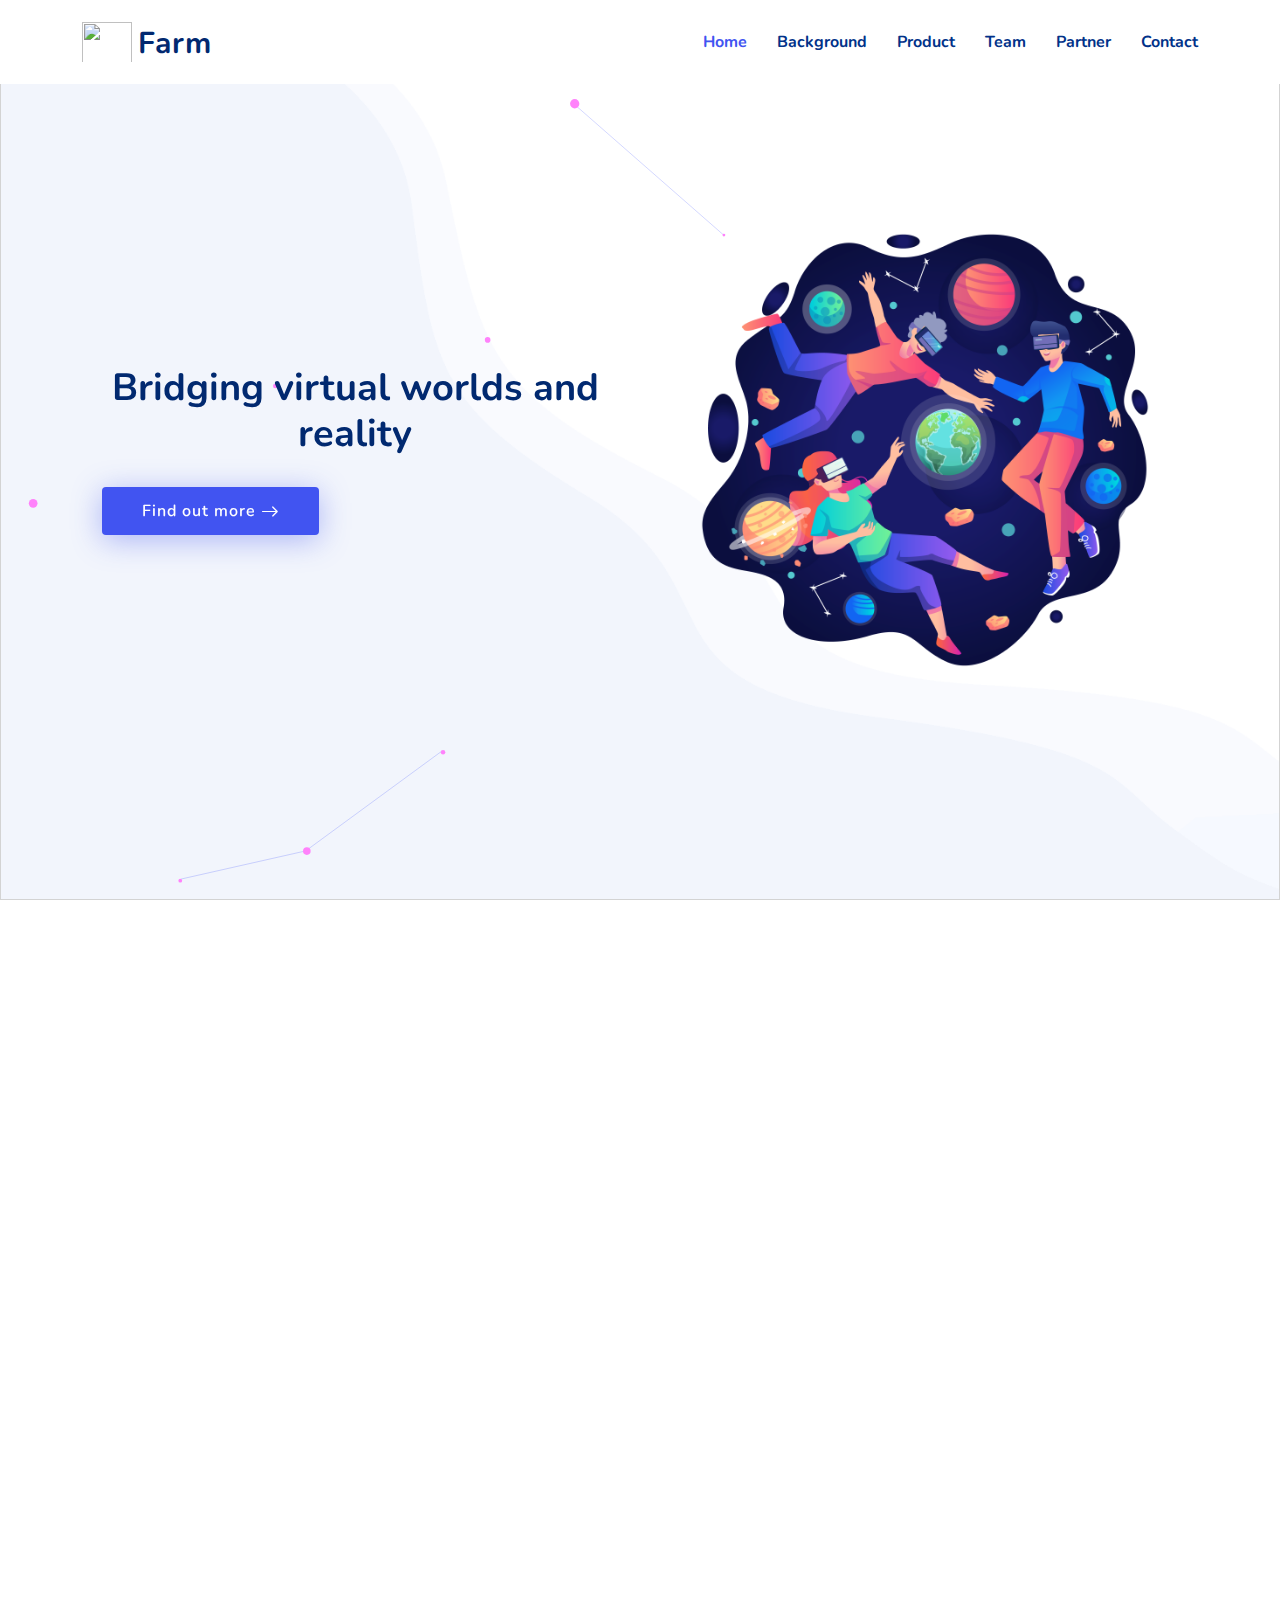
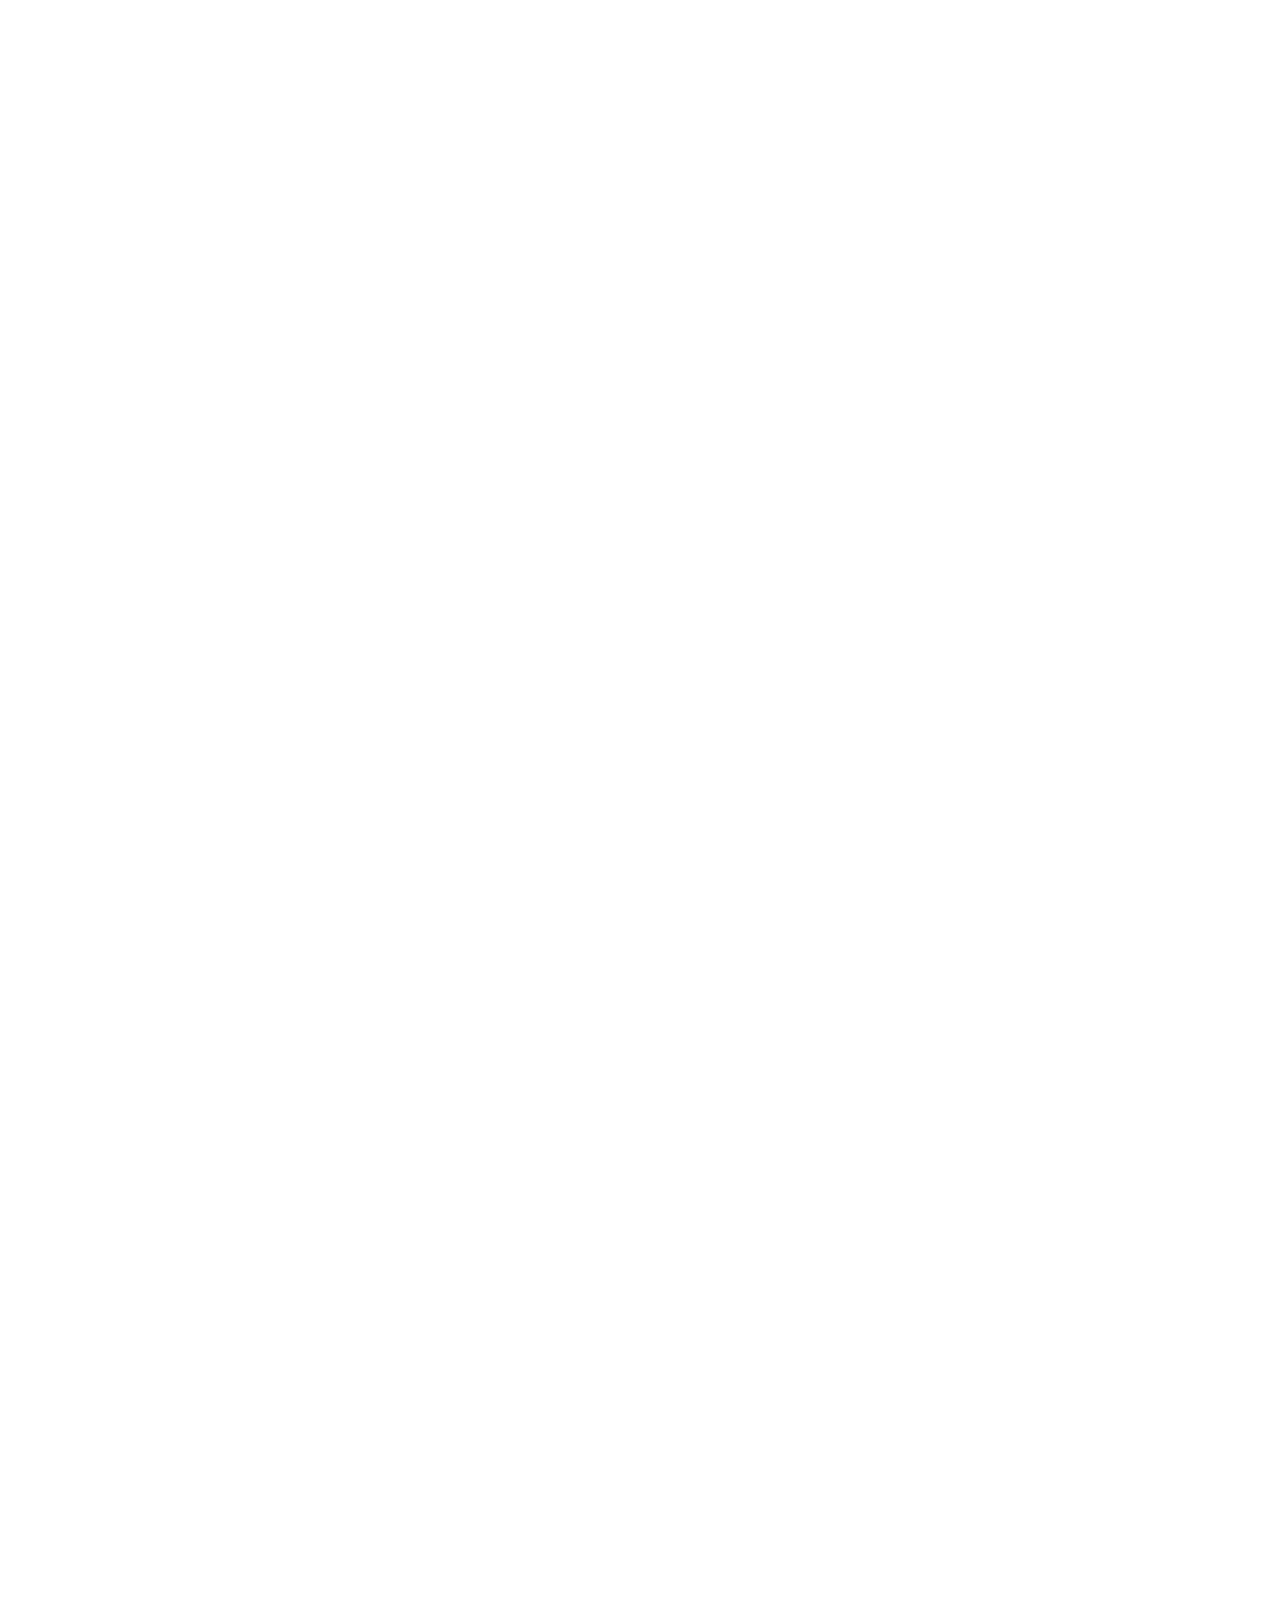
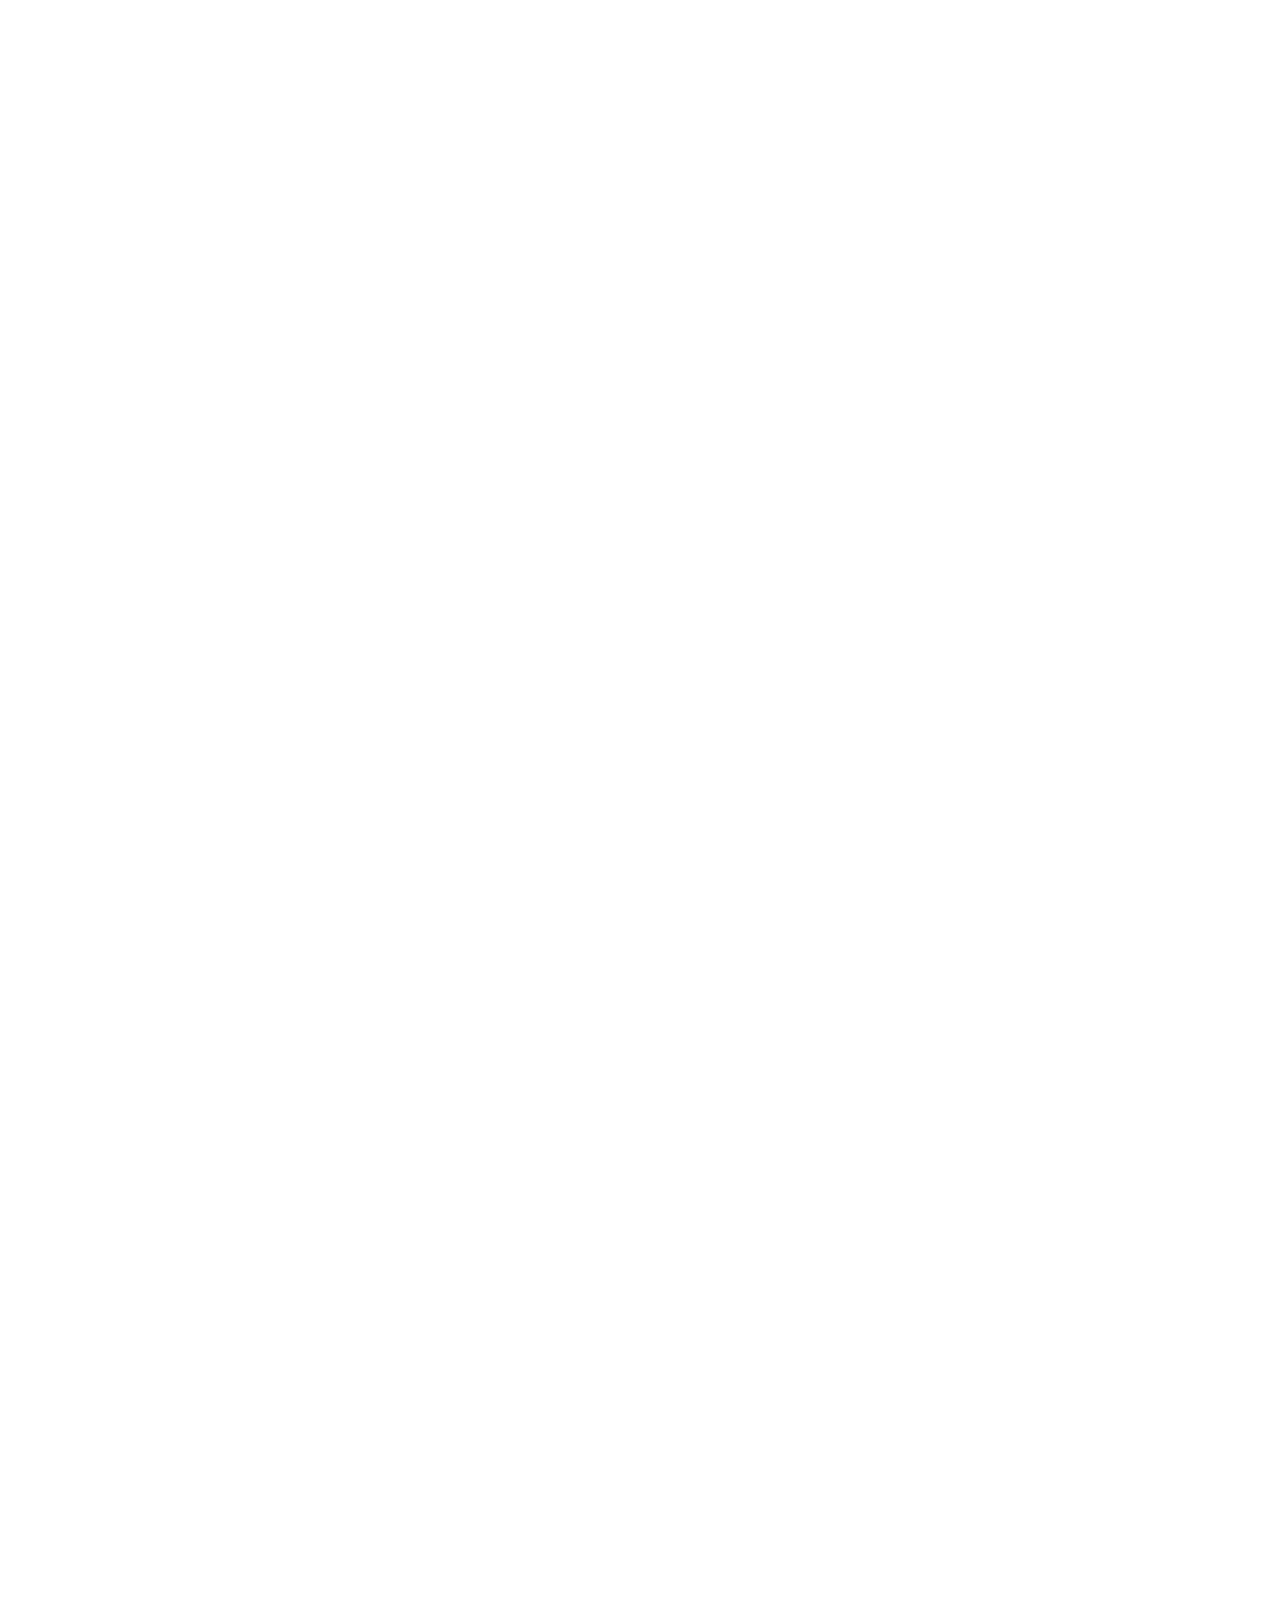
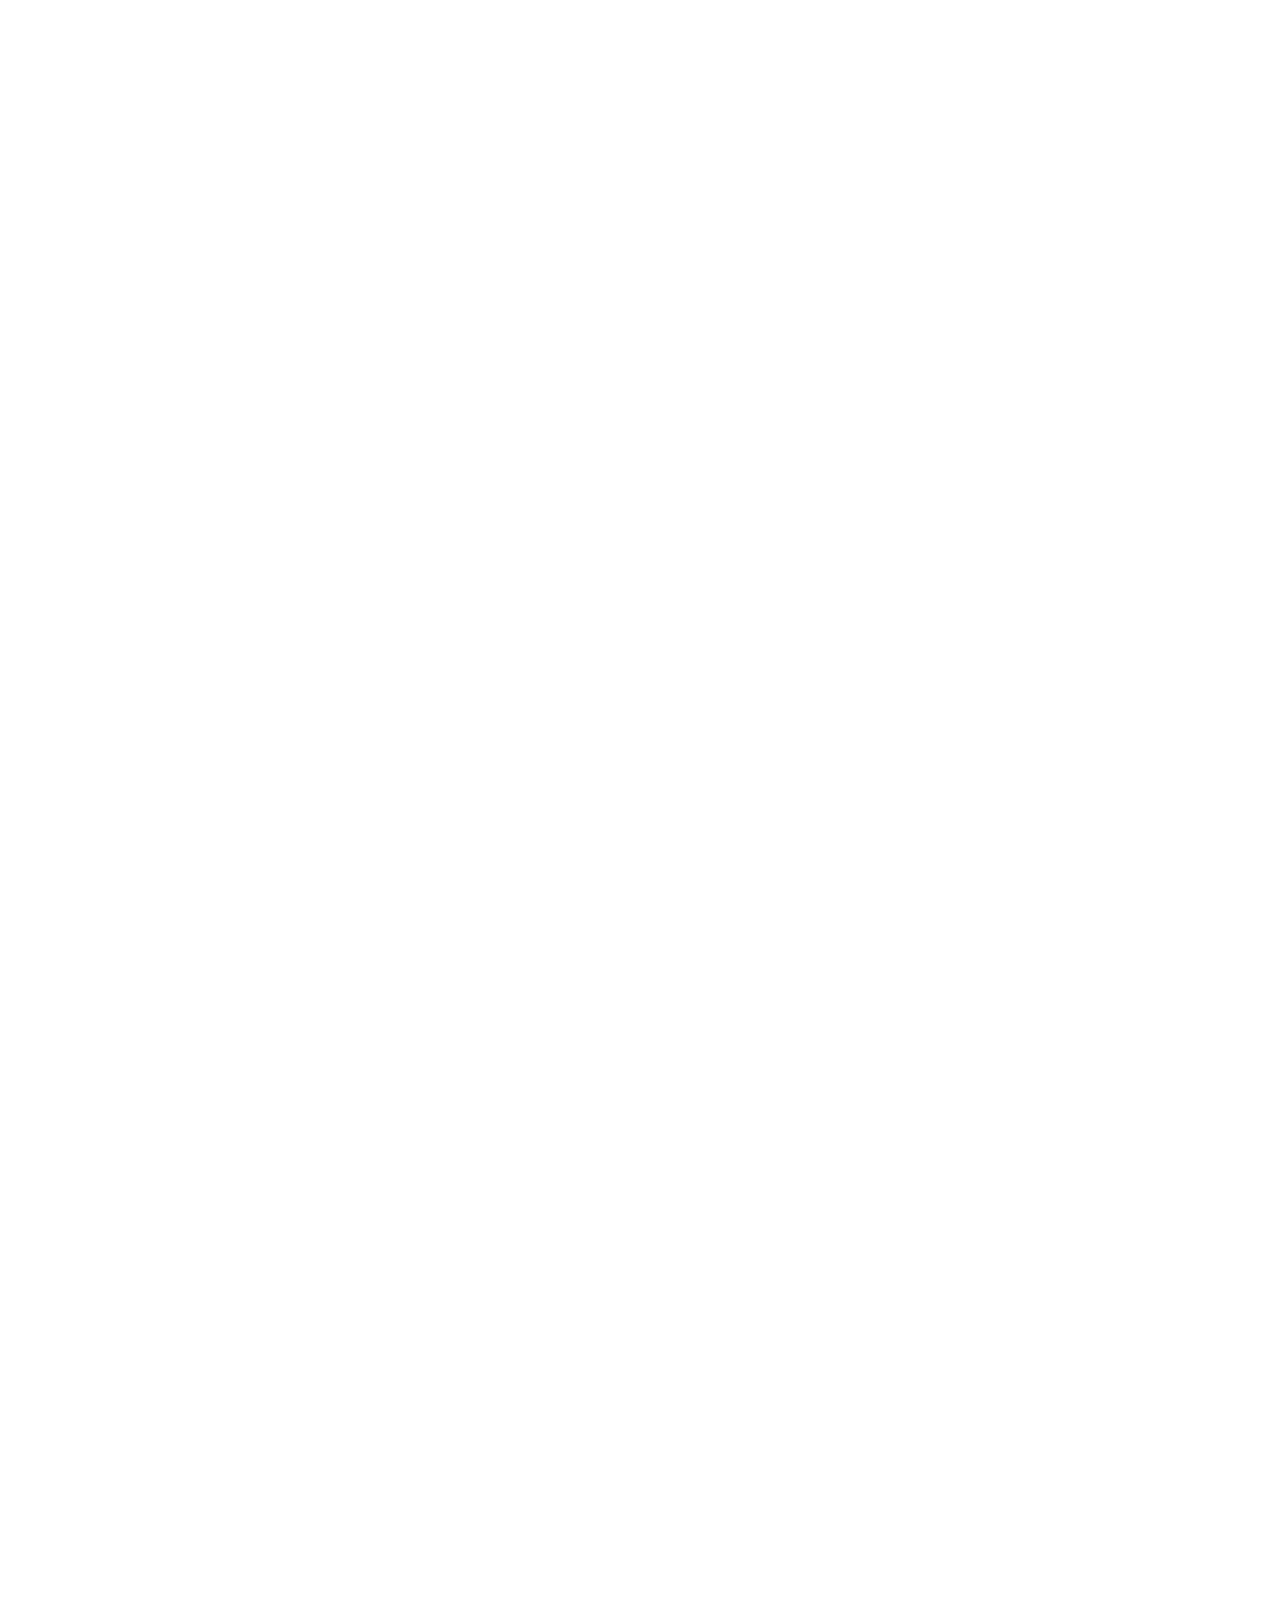
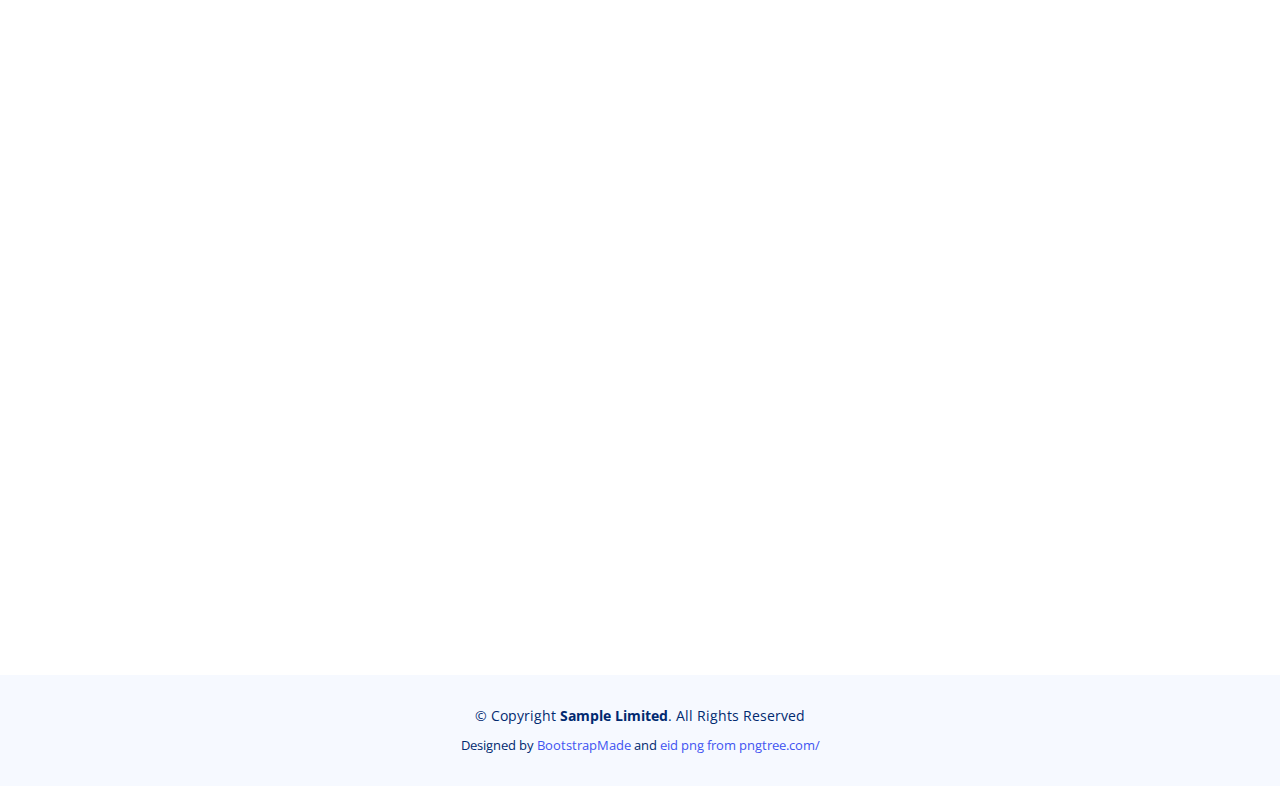
==== commit 1a747df7: "Update index.html" ====
--- a/index.html
+++ b/index.html
@@ -742,7 +742,7 @@
 
           <div class="col-lg-4 mt-4 mt-lg-0" data-aos="fade-up" data-aos-delay="400">
             <div class="box">
-              <img src="assets/img/Logo_Tech300.png" class="img-fluid" alt="">
+              <img src="assets/img/.png" class="img-fluid" alt="">
 
             </div>
           </div>
